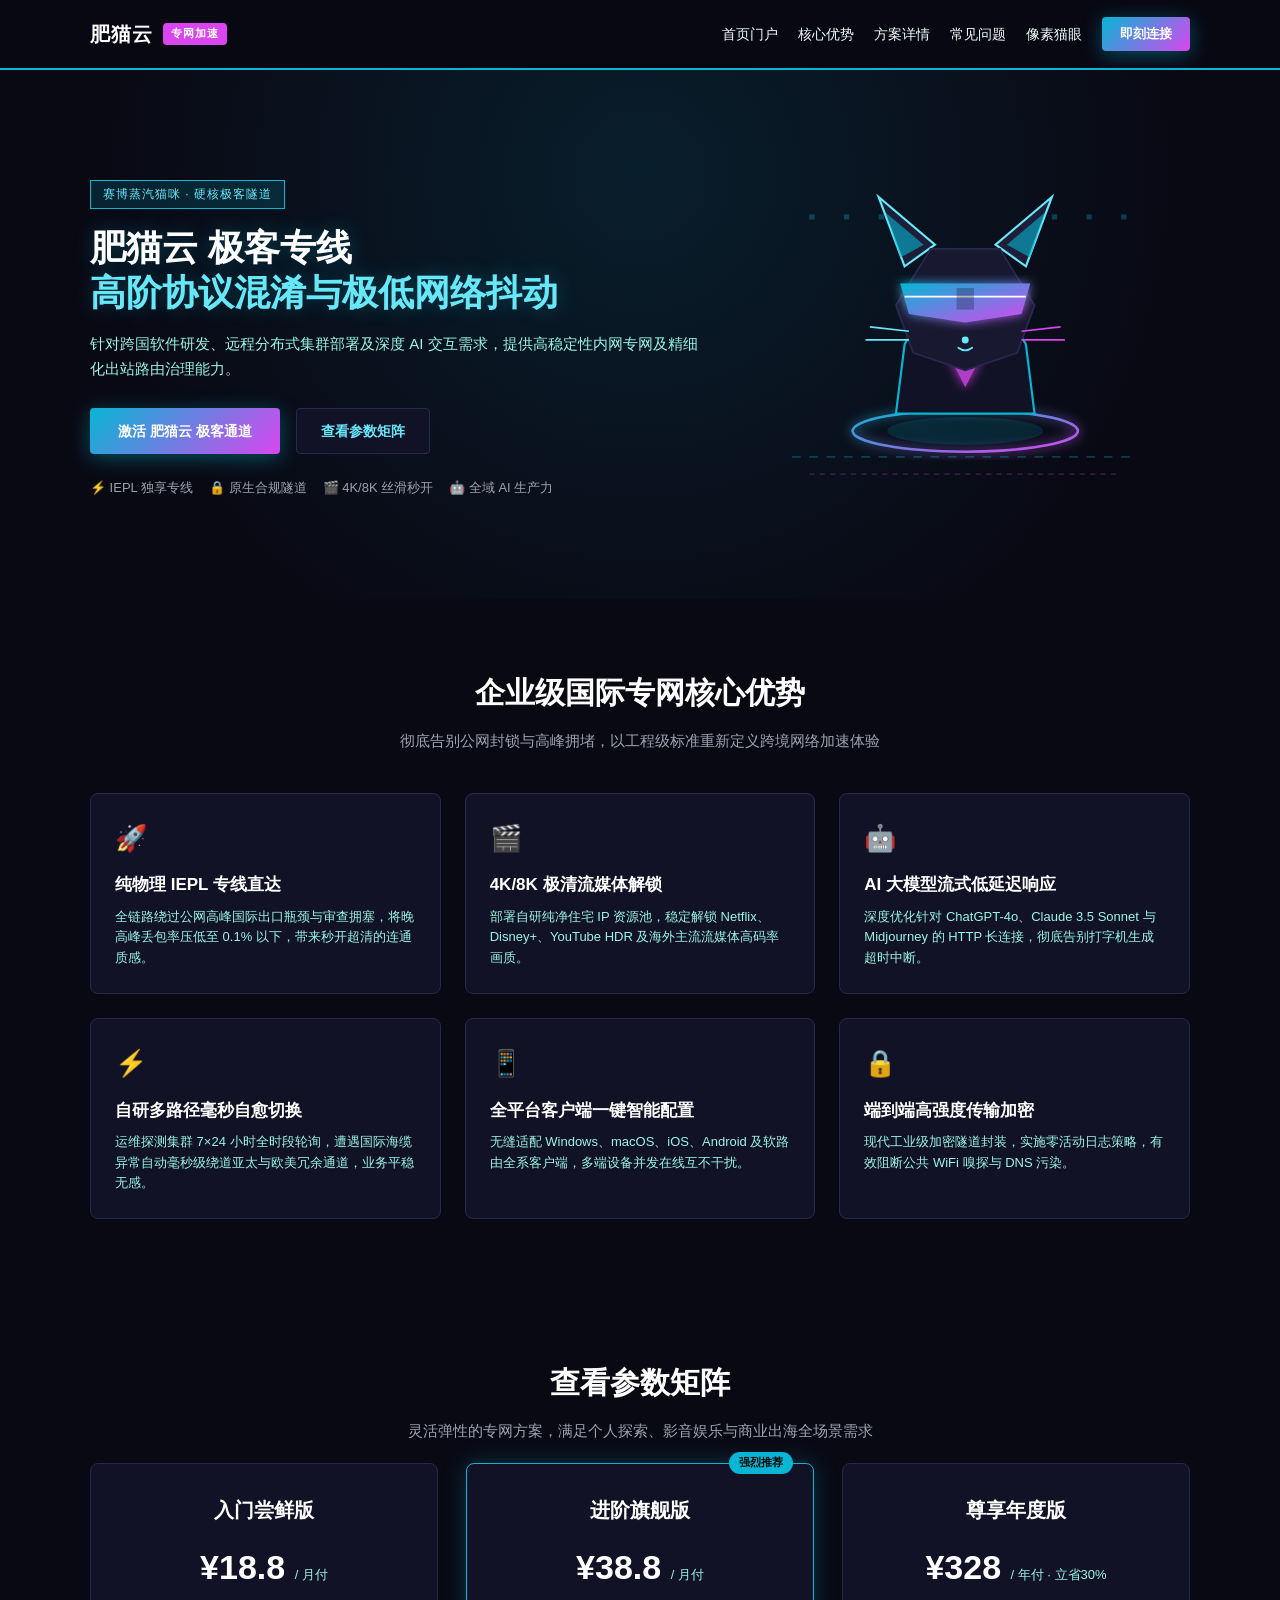
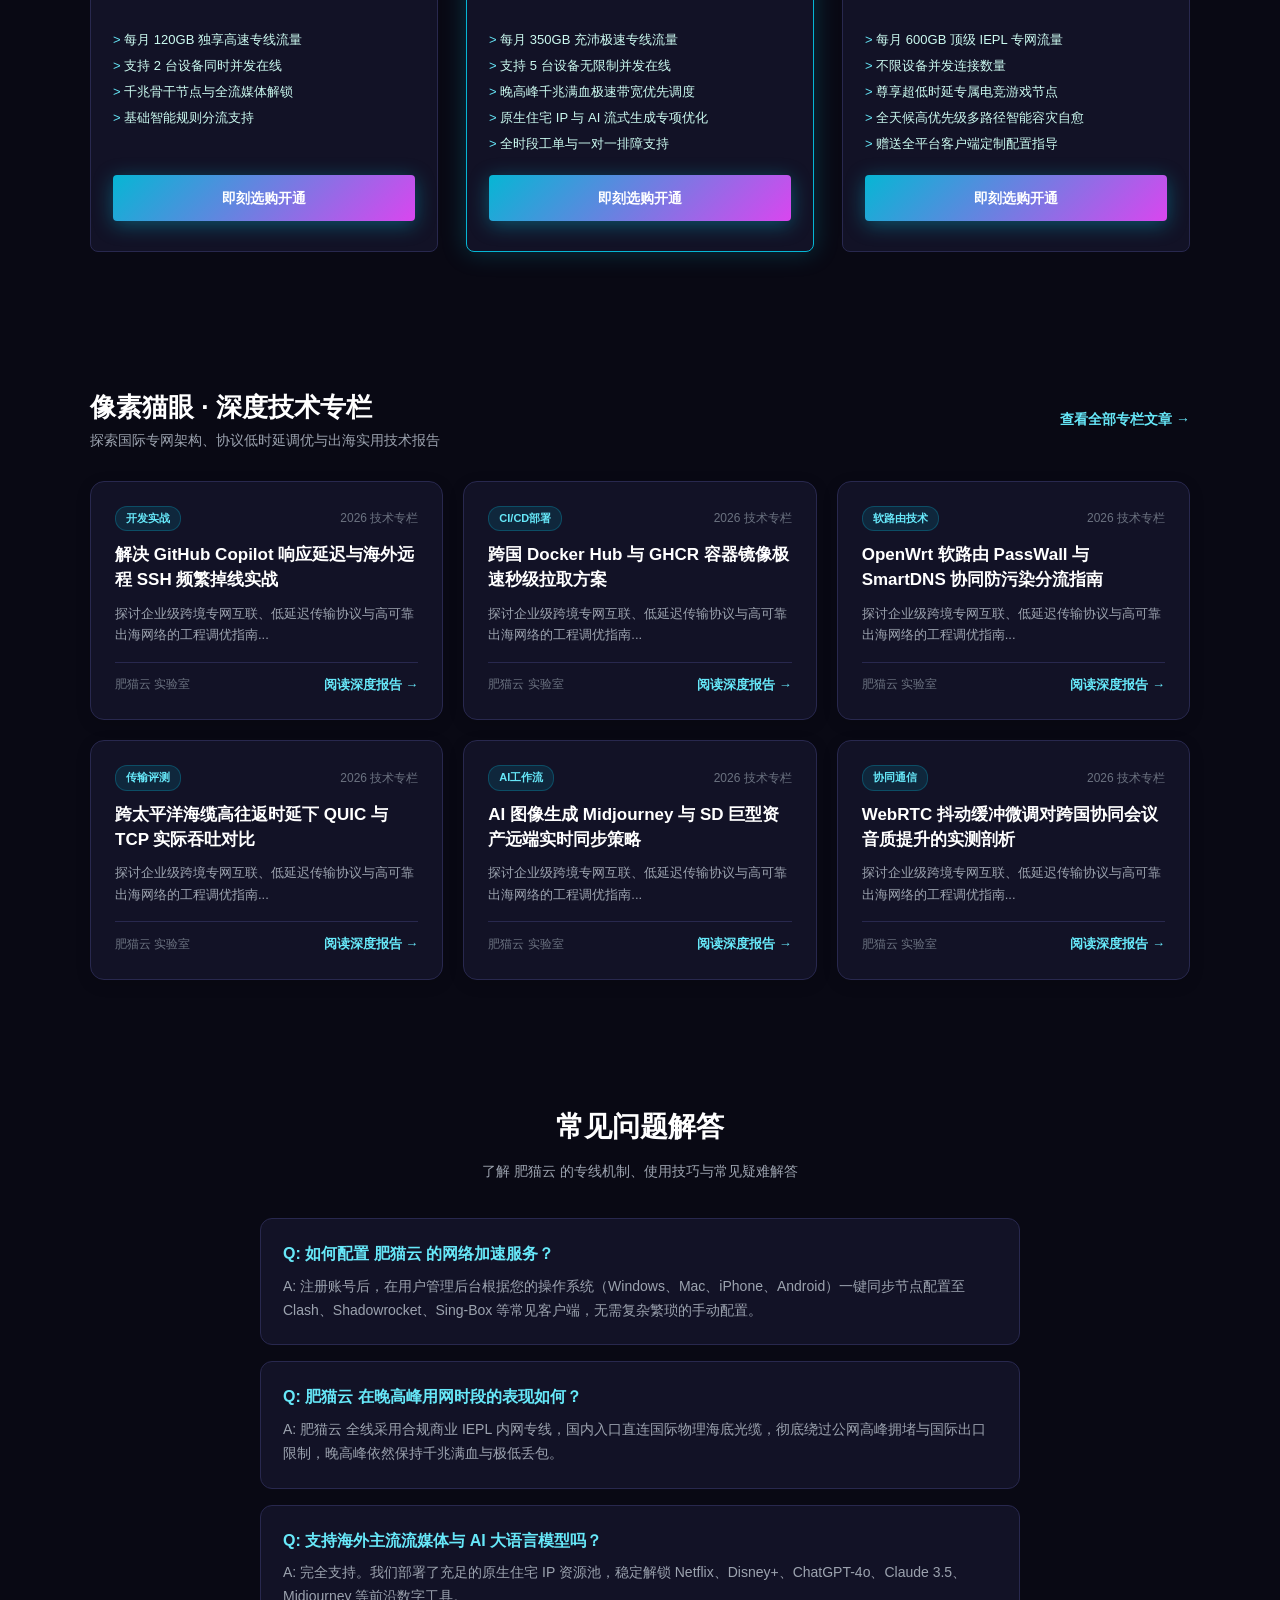
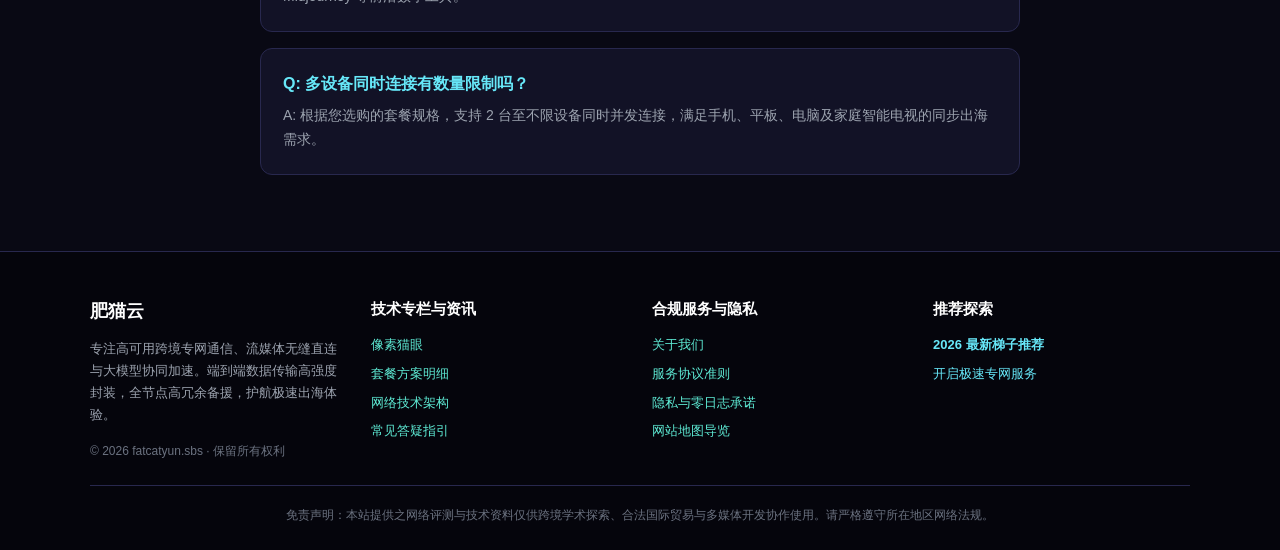
==== index.html @ 489eb7fb "feat: deploy fatcatyun.sbs unique design, card grid, SVG motion & SEO articles" ====
<!DOCTYPE html>
<html lang="zh-CN">
<head>
  <meta charset="UTF-8">
  <meta name="viewport" content="width=device-width, initial-scale=1.0">
  <title>肥猫云 极客评测_开发者跨境网络加速_肥猫云 节点拓扑剖析</title>
  <meta name="description" content="肥猫云 开发者专属技术评测。涵盖海外 Git 仓库毫秒推送、容器 Registry 高速拉取、远程 SSH 连接保活与多大区网络拓扑实测。">
  <meta name="keywords" content="肥猫云, 肥猫云节点, 科学上网梯子, 机场推荐, 翻墙梯子, 网络加速器, 专线节点">
  <meta property="og:type" content="website">
  <meta property="og:title" content="肥猫云 极客评测_开发者跨境网络加速_肥猫云 节点拓扑剖析">
  <meta property="og:description" content="肥猫云 开发者专属技术评测。涵盖海外 Git 仓库毫秒推送、容器 Registry 高速拉取、远程 SSH 连接保活与多大区网络拓扑实测。">
  <meta property="og:url" content="https://fatcatyun.sbs/">
  <meta property="og:site_name" content="肥猫云">
  <link rel="canonical" href="https://fatcatyun.sbs/">
  <link rel="stylesheet" href="style.css">
</head>
<body>
  
  <header class="navbar">
    <div class="container nav-inner">
      <a href="index.html" class="brand-logo">
        <span>肥猫云</span>
        <span class="brand-badge">专网加速</span>
      </a>
      <nav>
        <ul class="nav-links">
          <li><a href="index.html">首页门户</a></li>
          <li><a href="index.html#features">核心优势</a></li>
          <li><a href="index.html#pricing">方案详情</a></li>
          <li><a href="index.html#faq">常见问题</a></li>
          <li><a href="pixel-cat-radar.html">像素猫眼</a></li>
          <li><a href="https://ww012.twilightaff.com/#/?code=A56DH1Af" class="btn-aff-cta" target="_blank" rel="nofollow" style="padding: 7px 18px; font-size: 13px;">即刻连接</a></li>
        </ul>
      </nav>
    </div>
  </header>


  <!-- Hero Section -->
  <header class="hero-section">
    <div class="container">
      <div class="hero-grid">
        <div class="hero-content">
          <span class="hero-tag">赛博蒸汽猫咪 · 硬核极客隧道</span>
          <h1 class="hero-title">
            肥猫云 极客专线<br>
            <span class="hero-title-highlight">高阶协议混淆与极低网络抖动</span>
          </h1>
          <p class="hero-desc">针对跨国软件研发、远程分布式集群部署及深度 AI 交互需求，提供高稳定性内网专网及精细化出站路由治理能力。</p>
          <div class="hero-actions">
            <a href="https://ww012.twilightaff.com/#/?code=A56DH1Af" class="btn-aff-cta" target="_blank" rel="nofollow">激活 肥猫云 极客通道</a>
            <a href="#pricing" class="btn-tizi-dofollow">查看参数矩阵</a>
          </div>
          <div style="font-size:13px; color:#9ca3af; display:flex; gap:16px; flex-wrap:wrap;">
            <span>⚡ IEPL 独享专线</span>
            <span>🔒 原生合规隧道</span>
            <span>🎬 4K/8K 丝滑秒开</span>
            <span>🤖 全域 AI 生产力</span>
          </div>
        </div>
        <div class="hero-motion-wrapper">
          
<svg viewBox="0 0 520 440" width="100%" height="100%" xmlns="http://www.w3.org/2000/svg" style="max-height: 400px;">
  <defs>
    <linearGradient id="cyberCatGrad" x1="0" y1="0" x2="1" y2="1">
      <stop offset="0%" stop-color="#06b6d4"/>
      <stop offset="100%" stop-color="#d946ef"/>
    </linearGradient>
    <filter id="pixelGlow" x="-20%" y="-20%" width="140%" height="140%">
      <feGaussianBlur stdDeviation="6" result="blur" />
      <feComposite in="SourceGraphic" in2="blur" operator="over" />
    </filter>
  </defs>
  <style>
    @keyframes pixelBounce {
      0%, 100% { transform: translateY(0px); }
      50% { transform: translateY(-12px); }
    }
    @keyframes glitchEye {
      0%, 90%, 100% { transform: scaleY(1); }
      95% { transform: scaleY(0.1); }
    }
    @keyframes dataPulse {
      0%, 100% { opacity: 0.3; }
      50% { opacity: 0.9; }
    }
    .pixel-cat-root { animation: pixelBounce 4s ease-in-out infinite; transform-origin: center; }
    .cyber-glasses { animation: glitchEye 5s ease-in-out infinite; transform-origin: center; }
    .matrix-dot { animation: dataPulse 2s ease-in-out infinite; }
  </style>

  <!-- Cyber Grid Matrix Backdrop -->
  <g opacity="0.3" fill="#06b6d4">
    <rect x="80" y="80" width="6" height="6" class="matrix-dot" />
    <rect x="120" y="80" width="6" height="6" />
    <rect x="160" y="80" width="6" height="6" class="matrix-dot" />
    <rect x="360" y="80" width="6" height="6" />
    <rect x="400" y="80" width="6" height="6" class="matrix-dot" />
    <rect x="440" y="80" width="6" height="6" />
    <line x1="60" y1="360" x2="460" y2="360" stroke="#06b6d4" stroke-width="2" stroke-dasharray="10,10" />
    <line x1="80" y1="380" x2="440" y2="380" stroke="#d946ef" stroke-width="1.5" stroke-dasharray="6,6" />
  </g>

  <!-- Pixel / Low-Poly Cyber Cat -->
  <g class="pixel-cat-root">
    <!-- Neon Hologram Platform Ring -->
    <ellipse cx="260" cy="330" rx="130" ry="24" fill="none" stroke="url(#cyberCatGrad)" stroke-width="3" filter="url(#pixelGlow)" />
    <ellipse cx="260" cy="330" rx="90" ry="16" fill="#06b6d4" opacity="0.15" />

    <!-- Cat Body Polygonal Shell -->
    <path d="M190 230 L220 180 L300 180 L330 230 L340 310 L180 310 Z" fill="#121226" stroke="#06b6d4" stroke-width="2.5" />
    <!-- Chest Glow Core -->
    <polygon points="240,240 280,240 260,280" fill="#d946ef" opacity="0.8" filter="url(#pixelGlow)" />

    <!-- Triangular Cyber Ears with Neon Trim -->
    <polygon points="190,140 160,60 225,115" fill="#1e1e38" stroke="#67e8f9" stroke-width="2.5" />
    <polygon points="185,130 168,78 212,115" fill="#06b6d4" opacity="0.6" />

    <polygon points="330,140 360,60 295,115" fill="#1e1e38" stroke="#67e8f9" stroke-width="2.5" />
    <polygon points="335,130 352,78 308,115" fill="#06b6d4" opacity="0.6" />

    <!-- Cat Head Polygon -->
    <polygon points="180,185 220,120 300,120 340,185 320,240 260,260 200,240" fill="#181830" stroke="#28284e" stroke-width="2" />

    <!-- Vaporwave Cyber Sunglasses / Visor -->
    <g class="cyber-glasses" filter="url(#pixelGlow)">
      <polygon points="185,160 335,160 325,195 260,205 195,195" fill="url(#cyberCatGrad)" />
      <line x1="190" y1="175" x2="330" y2="175" stroke="#fff" stroke-width="2" />
      <rect x="250" y="165" width="20" height="25" fill="#181830" opacity="0.3" />
    </g>

    <!-- Neon Whiskers (Vector Beams) -->
    <line x1="150" y1="210" x2="195" y2="215" stroke="#67e8f9" stroke-width="2" />
    <line x1="145" y1="225" x2="195" y2="225" stroke="#67e8f9" stroke-width="2" />
    <line x1="370" y1="210" x2="325" y2="215" stroke="#d946ef" stroke-width="2" />
    <line x1="375" y1="225" x2="325" y2="225" stroke="#d946ef" stroke-width="2" />

    <!-- Snout & Cyber Smile -->
    <circle cx="260" cy="225" r="4" fill="#67e8f9" />
    <path d="M252 234 Q260 240 268 234" fill="none" stroke="#67e8f9" stroke-width="2" stroke-linecap="round" />
  </g>
</svg>

        </div>
      </div>
    </div>
  </header>

  <!-- Features Section -->
  <section id="features" style="padding: 70px 0;">
    <div class="container">
      <div style="text-align:center; max-width:700px; margin:0 auto 40px;">
        <h2 style="font-size:30px; font-weight:800; margin-bottom:12px; color:#fff;">企业级国际专网核心优势</h2>
        <p style="color:#9ca3af; font-size:15px;">彻底告别公网封锁与高峰拥堵，以工程级标准重新定义跨境网络加速体验</p>
      </div>
      <div class="features-grid">
        
        <div class="feature-card">
          <div class="feature-icon">🚀</div>
          <h3 class="feature-title">纯物理 IEPL 专线直达</h3>
          <p class="feature-desc">全链路绕过公网高峰国际出口瓶颈与审查拥塞，将晚高峰丢包率压低至 0.1% 以下，带来秒开超清的连通质感。</p>
        </div>
        
        <div class="feature-card">
          <div class="feature-icon">🎬</div>
          <h3 class="feature-title">4K/8K 极清流媒体解锁</h3>
          <p class="feature-desc">部署自研纯净住宅 IP 资源池，稳定解锁 Netflix、Disney+、YouTube HDR 及海外主流流媒体高码率画质。</p>
        </div>
        
        <div class="feature-card">
          <div class="feature-icon">🤖</div>
          <h3 class="feature-title">AI 大模型流式低延迟响应</h3>
          <p class="feature-desc">深度优化针对 ChatGPT-4o、Claude 3.5 Sonnet 与 Midjourney 的 HTTP 长连接，彻底告别打字机生成超时中断。</p>
        </div>
        
        <div class="feature-card">
          <div class="feature-icon">⚡</div>
          <h3 class="feature-title">自研多路径毫秒自愈切换</h3>
          <p class="feature-desc">运维探测集群 7×24 小时全时段轮询，遭遇国际海缆异常自动毫秒级绕道亚太与欧美冗余通道，业务平稳无感。</p>
        </div>
        
        <div class="feature-card">
          <div class="feature-icon">📱</div>
          <h3 class="feature-title">全平台客户端一键智能配置</h3>
          <p class="feature-desc">无缝适配 Windows、macOS、iOS、Android 及软路由全系客户端，多端设备并发在线互不干扰。</p>
        </div>
        
        <div class="feature-card">
          <div class="feature-icon">🔒</div>
          <h3 class="feature-title">端到端高强度传输加密</h3>
          <p class="feature-desc">现代工业级加密隧道封装，实施零活动日志策略，有效阻断公共 WiFi 嗅探与 DNS 污染。</p>
        </div>
        
      </div>
    </div>
  </section>

  <!-- Pricing Section (Targeted by Hero CTA) -->
  <section id="pricing" class="pricing-section">
    <div class="container">
      <div style="text-align:center; max-width:700px; margin:0 auto 20px;">
        <h2 style="font-size:30px; font-weight:800; margin-bottom:12px; color:#fff;">查看参数矩阵</h2>
        <p style="color:#9ca3af; font-size:15px;">灵活弹性的专网方案，满足个人探索、影音娱乐与商业出海全场景需求</p>
      </div>
      <div class="pricing-grid">
        
        <div class="price-card">
          
          <h3 style="font-size:20px; color:#fff; font-weight:700;">入门尝鲜版</h3>
          <div class="price-tag">¥18.8 <span>/ 月付</span></div>
          <ul class="price-features">
            <li>每月 120GB 独享高速专线流量</li><li>支持 2 台设备同时并发在线</li><li>千兆骨干节点与全流媒体解锁</li><li>基础智能规则分流支持</li>
          </ul>
          <a href="https://ww012.twilightaff.com/#/?code=A56DH1Af" class="btn-aff-cta" target="_blank" rel="nofollow" style="width:100%; margin-top:auto;">即刻选购开通</a>
        </div>
        
        <div class="price-card featured">
          <div style="position:absolute; top:-12px; right:20px; background:#06b6d4; color:#000; font-size:11px; font-weight:800; padding:2px 10px; border-radius:12px;">强烈推荐</div>
          <h3 style="font-size:20px; color:#fff; font-weight:700;">进阶旗舰版</h3>
          <div class="price-tag">¥38.8 <span>/ 月付</span></div>
          <ul class="price-features">
            <li>每月 350GB 充沛极速专线流量</li><li>支持 5 台设备无限制并发在线</li><li>晚高峰千兆满血极速带宽优先调度</li><li>原生住宅 IP 与 AI 流式生成专项优化</li><li>全时段工单与一对一排障支持</li>
          </ul>
          <a href="https://ww012.twilightaff.com/#/?code=A56DH1Af" class="btn-aff-cta" target="_blank" rel="nofollow" style="width:100%; margin-top:auto;">即刻选购开通</a>
        </div>
        
        <div class="price-card">
          
          <h3 style="font-size:20px; color:#fff; font-weight:700;">尊享年度版</h3>
          <div class="price-tag">¥328 <span>/ 年付 · 立省30%</span></div>
          <ul class="price-features">
            <li>每月 600GB 顶级 IEPL 专网流量</li><li>不限设备并发连接数量</li><li>尊享超低时延专属电竞游戏节点</li><li>全天候高优先级多路径智能容灾自愈</li><li>赠送全平台客户端定制配置指导</li>
          </ul>
          <a href="https://ww012.twilightaff.com/#/?code=A56DH1Af" class="btn-aff-cta" target="_blank" rel="nofollow" style="width:100%; margin-top:auto;">即刻选购开通</a>
        </div>
        
      </div>
    </div>
  </section>

  <!-- Articles Preview Section (Responsive Card Grid) -->
  <section style="padding: 65px 0;">
    <div class="container">
      <div style="display:flex; justify-content:space-between; align-items:center; margin-bottom:30px; flex-wrap:wrap; gap:12px;">
        <div>
          <h2 style="font-size:26px; font-weight:800; color:#fff;">像素猫眼 · 深度技术专栏</h2>
          <p style="color:#9ca3af; font-size:14px;">探索国际专网架构、协议低时延调优与出海实用技术报告</p>
        </div>
        <a href="pixel-cat-radar.html" style="color:#67e8f9; font-weight:600; font-size:14px;">查看全部专栏文章 →</a>
      </div>
      <div style="display:grid; grid-template-columns:repeat(auto-fit, minmax(280px, 1fr)); gap:20px;">
        
        <div class="article-card" style="background:#121226; border:1px solid #28284e; border-radius:14px; padding:24px; display:flex; flex-direction:column; justify-content:space-between; transition:transform 0.25s ease, box-shadow 0.25s ease, border-color 0.25s ease; box-shadow: 0 4px 16px rgba(0,0,0,0.12);">
          <div>
            <div style="display:flex; justify-content:space-between; align-items:center; margin-bottom:12px;">
              <span style="font-size:11px; color:#67e8f9; background:#06b6d422; border:1px solid #06b6d444; padding:3px 10px; border-radius:12px; font-weight:600;">开发实战</span>
              <span style="font-size:12px; color:#6b7280;">2026 技术专栏</span>
            </div>
            <h4 style="margin:10px 0 10px; font-size:17px; font-weight:700; line-height:1.45;"><a href="fatcat-github-copilot-ssh-terminal-latency.html" style="color:#fff;">解决 GitHub Copilot 响应延迟与海外远程 SSH 频繁掉线实战</a></h4>
            <p style="font-size:13px; color:#9ca3af; line-height:1.65; margin-bottom:16px;">探讨企业级跨境专网互联、低延迟传输协议与高可靠出海网络的工程调优指南...</p>
          </div>
          <div style="border-top:1px solid #28284e; padding-top:12px; margin-top:auto; display:flex; justify-content:space-between; align-items:center;">
            <span style="font-size:12px; color:#6b7280;">肥猫云 实验室</span>
            <a href="fatcat-github-copilot-ssh-terminal-latency.html" style="color:#67e8f9; font-size:13px; font-weight:600; display:inline-flex; align-items:center; gap:4px;">阅读深度报告 →</a>
          </div>
        </div>
        
        <div class="article-card" style="background:#121226; border:1px solid #28284e; border-radius:14px; padding:24px; display:flex; flex-direction:column; justify-content:space-between; transition:transform 0.25s ease, box-shadow 0.25s ease, border-color 0.25s ease; box-shadow: 0 4px 16px rgba(0,0,0,0.12);">
          <div>
            <div style="display:flex; justify-content:space-between; align-items:center; margin-bottom:12px;">
              <span style="font-size:11px; color:#67e8f9; background:#06b6d422; border:1px solid #06b6d444; padding:3px 10px; border-radius:12px; font-weight:600;">CI/CD部署</span>
              <span style="font-size:12px; color:#6b7280;">2026 技术专栏</span>
            </div>
            <h4 style="margin:10px 0 10px; font-size:17px; font-weight:700; line-height:1.45;"><a href="fatcat-docker-hub-ghcr-image-acceleration.html" style="color:#fff;">跨国 Docker Hub 与 GHCR 容器镜像极速秒级拉取方案</a></h4>
            <p style="font-size:13px; color:#9ca3af; line-height:1.65; margin-bottom:16px;">探讨企业级跨境专网互联、低延迟传输协议与高可靠出海网络的工程调优指南...</p>
          </div>
          <div style="border-top:1px solid #28284e; padding-top:12px; margin-top:auto; display:flex; justify-content:space-between; align-items:center;">
            <span style="font-size:12px; color:#6b7280;">肥猫云 实验室</span>
            <a href="fatcat-docker-hub-ghcr-image-acceleration.html" style="color:#67e8f9; font-size:13px; font-weight:600; display:inline-flex; align-items:center; gap:4px;">阅读深度报告 →</a>
          </div>
        </div>
        
        <div class="article-card" style="background:#121226; border:1px solid #28284e; border-radius:14px; padding:24px; display:flex; flex-direction:column; justify-content:space-between; transition:transform 0.25s ease, box-shadow 0.25s ease, border-color 0.25s ease; box-shadow: 0 4px 16px rgba(0,0,0,0.12);">
          <div>
            <div style="display:flex; justify-content:space-between; align-items:center; margin-bottom:12px;">
              <span style="font-size:11px; color:#67e8f9; background:#06b6d422; border:1px solid #06b6d444; padding:3px 10px; border-radius:12px; font-weight:600;">软路由技术</span>
              <span style="font-size:12px; color:#6b7280;">2026 技术专栏</span>
            </div>
            <h4 style="margin:10px 0 10px; font-size:17px; font-weight:700; line-height:1.45;"><a href="fatcat-openwrt-passwall-smart-dns-tuning.html" style="color:#fff;">OpenWrt 软路由 PassWall 与 SmartDNS 协同防污染分流指南</a></h4>
            <p style="font-size:13px; color:#9ca3af; line-height:1.65; margin-bottom:16px;">探讨企业级跨境专网互联、低延迟传输协议与高可靠出海网络的工程调优指南...</p>
          </div>
          <div style="border-top:1px solid #28284e; padding-top:12px; margin-top:auto; display:flex; justify-content:space-between; align-items:center;">
            <span style="font-size:12px; color:#6b7280;">肥猫云 实验室</span>
            <a href="fatcat-openwrt-passwall-smart-dns-tuning.html" style="color:#67e8f9; font-size:13px; font-weight:600; display:inline-flex; align-items:center; gap:4px;">阅读深度报告 →</a>
          </div>
        </div>
        
        <div class="article-card" style="background:#121226; border:1px solid #28284e; border-radius:14px; padding:24px; display:flex; flex-direction:column; justify-content:space-between; transition:transform 0.25s ease, box-shadow 0.25s ease, border-color 0.25s ease; box-shadow: 0 4px 16px rgba(0,0,0,0.12);">
          <div>
            <div style="display:flex; justify-content:space-between; align-items:center; margin-bottom:12px;">
              <span style="font-size:11px; color:#67e8f9; background:#06b6d422; border:1px solid #06b6d444; padding:3px 10px; border-radius:12px; font-weight:600;">传输评测</span>
              <span style="font-size:12px; color:#6b7280;">2026 技术专栏</span>
            </div>
            <h4 style="margin:10px 0 10px; font-size:17px; font-weight:700; line-height:1.45;"><a href="fatcat-quic-vs-tcp-transpacific-throughput.html" style="color:#fff;">跨太平洋海缆高往返时延下 QUIC 与 TCP 实际吞吐对比</a></h4>
            <p style="font-size:13px; color:#9ca3af; line-height:1.65; margin-bottom:16px;">探讨企业级跨境专网互联、低延迟传输协议与高可靠出海网络的工程调优指南...</p>
          </div>
          <div style="border-top:1px solid #28284e; padding-top:12px; margin-top:auto; display:flex; justify-content:space-between; align-items:center;">
            <span style="font-size:12px; color:#6b7280;">肥猫云 实验室</span>
            <a href="fatcat-quic-vs-tcp-transpacific-throughput.html" style="color:#67e8f9; font-size:13px; font-weight:600; display:inline-flex; align-items:center; gap:4px;">阅读深度报告 →</a>
          </div>
        </div>
        
        <div class="article-card" style="background:#121226; border:1px solid #28284e; border-radius:14px; padding:24px; display:flex; flex-direction:column; justify-content:space-between; transition:transform 0.25s ease, box-shadow 0.25s ease, border-color 0.25s ease; box-shadow: 0 4px 16px rgba(0,0,0,0.12);">
          <div>
            <div style="display:flex; justify-content:space-between; align-items:center; margin-bottom:12px;">
              <span style="font-size:11px; color:#67e8f9; background:#06b6d422; border:1px solid #06b6d444; padding:3px 10px; border-radius:12px; font-weight:600;">AI工作流</span>
              <span style="font-size:12px; color:#6b7280;">2026 技术专栏</span>
            </div>
            <h4 style="margin:10px 0 10px; font-size:17px; font-weight:700; line-height:1.45;"><a href="fatcat-midjourney-sd-asset-cloud-sync.html" style="color:#fff;">AI 图像生成 Midjourney 与 SD 巨型资产远端实时同步策略</a></h4>
            <p style="font-size:13px; color:#9ca3af; line-height:1.65; margin-bottom:16px;">探讨企业级跨境专网互联、低延迟传输协议与高可靠出海网络的工程调优指南...</p>
          </div>
          <div style="border-top:1px solid #28284e; padding-top:12px; margin-top:auto; display:flex; justify-content:space-between; align-items:center;">
            <span style="font-size:12px; color:#6b7280;">肥猫云 实验室</span>
            <a href="fatcat-midjourney-sd-asset-cloud-sync.html" style="color:#67e8f9; font-size:13px; font-weight:600; display:inline-flex; align-items:center; gap:4px;">阅读深度报告 →</a>
          </div>
        </div>
        
        <div class="article-card" style="background:#121226; border:1px solid #28284e; border-radius:14px; padding:24px; display:flex; flex-direction:column; justify-content:space-between; transition:transform 0.25s ease, box-shadow 0.25s ease, border-color 0.25s ease; box-shadow: 0 4px 16px rgba(0,0,0,0.12);">
          <div>
            <div style="display:flex; justify-content:space-between; align-items:center; margin-bottom:12px;">
              <span style="font-size:11px; color:#67e8f9; background:#06b6d422; border:1px solid #06b6d444; padding:3px 10px; border-radius:12px; font-weight:600;">协同通信</span>
              <span style="font-size:12px; color:#6b7280;">2026 技术专栏</span>
            </div>
            <h4 style="margin:10px 0 10px; font-size:17px; font-weight:700; line-height:1.45;"><a href="fatcat-webrtc-jitter-buffer-audio-clarity.html" style="color:#fff;">WebRTC 抖动缓冲微调对跨国协同会议音质提升的实测剖析</a></h4>
            <p style="font-size:13px; color:#9ca3af; line-height:1.65; margin-bottom:16px;">探讨企业级跨境专网互联、低延迟传输协议与高可靠出海网络的工程调优指南...</p>
          </div>
          <div style="border-top:1px solid #28284e; padding-top:12px; margin-top:auto; display:flex; justify-content:space-between; align-items:center;">
            <span style="font-size:12px; color:#6b7280;">肥猫云 实验室</span>
            <a href="fatcat-webrtc-jitter-buffer-audio-clarity.html" style="color:#67e8f9; font-size:13px; font-weight:600; display:inline-flex; align-items:center; gap:4px;">阅读深度报告 →</a>
          </div>
        </div>
        
      </div>
    </div>
  </section>

  <!-- FAQ Section -->
  <section id="faq" style="padding: 60px 0; background:#090914;">
    <div class="container" style="max-width:800px;">
      <div style="text-align:center; margin-bottom:36px;">
        <h2 style="font-size:28px; font-weight:800; color:#fff; margin-bottom:10px;">常见问题解答</h2>
        <p style="color:#9ca3af; font-size:14px;">了解 肥猫云 的专线机制、使用技巧与常见疑难解答</p>
      </div>
      
        <div style="background:#121226; border:1px solid #28284e; border-radius:12px; padding:22px; margin-bottom:16px;">
          <h3 style="font-size:16px; color:#67e8f9; margin-bottom:8px;">Q: 如何配置 肥猫云 的网络加速服务？</h3>
          <p style="font-size:14px; color:#9ca3af; line-height:1.7;">A: 注册账号后，在用户管理后台根据您的操作系统（Windows、Mac、iPhone、Android）一键同步节点配置至 Clash、Shadowrocket、Sing-Box 等常见客户端，无需复杂繁琐的手动配置。</p>
        </div>
        
        <div style="background:#121226; border:1px solid #28284e; border-radius:12px; padding:22px; margin-bottom:16px;">
          <h3 style="font-size:16px; color:#67e8f9; margin-bottom:8px;">Q: 肥猫云 在晚高峰用网时段的表现如何？</h3>
          <p style="font-size:14px; color:#9ca3af; line-height:1.7;">A: 肥猫云 全线采用合规商业 IEPL 内网专线，国内入口直连国际物理海底光缆，彻底绕过公网高峰拥堵与国际出口限制，晚高峰依然保持千兆满血与极低丢包。</p>
        </div>
        
        <div style="background:#121226; border:1px solid #28284e; border-radius:12px; padding:22px; margin-bottom:16px;">
          <h3 style="font-size:16px; color:#67e8f9; margin-bottom:8px;">Q: 支持海外主流流媒体与 AI 大语言模型吗？</h3>
          <p style="font-size:14px; color:#9ca3af; line-height:1.7;">A: 完全支持。我们部署了充足的原生住宅 IP 资源池，稳定解锁 Netflix、Disney+、ChatGPT-4o、Claude 3.5、Midjourney 等前沿数字工具。</p>
        </div>
        
        <div style="background:#121226; border:1px solid #28284e; border-radius:12px; padding:22px; margin-bottom:16px;">
          <h3 style="font-size:16px; color:#67e8f9; margin-bottom:8px;">Q: 多设备同时连接有数量限制吗？</h3>
          <p style="font-size:14px; color:#9ca3af; line-height:1.7;">A: 根据您选购的套餐规格，支持 2 台至不限设备同时并发连接，满足手机、平板、电脑及家庭智能电视的同步出海需求。</p>
        </div>
        
    </div>
  </section>

  
  <footer>
    <div class="container">
      <div class="footer-grid">
        <div>
          <div style="font-weight: 800; font-size: 18px; color: #fff; margin-bottom: 12px;">肥猫云</div>
          <p style="line-height: 1.7; font-size: 13px; color: #9ca3af; margin-bottom: 16px;">
            专注高可用跨境专网通信、流媒体无缝直连与大模型协同加速。端到端数据传输高强度封装，全节点高冗余备援，护航极速出海体验。
          </p>
          <div style="font-size: 12px; color: #6b7280;">© 2026 fatcatyun.sbs · 保留所有权利</div>
        </div>
        <div>
          <h4 style="color: #fff; font-size: 15px; margin-bottom: 14px;">技术专栏与资讯</h4>
          <ul class="footer-links">
            <li><a href="pixel-cat-radar.html">像素猫眼</a></li>
            <li><a href="index.html#pricing">套餐方案明细</a></li>
            <li><a href="index.html#features">网络技术架构</a></li>
            <li><a href="index.html#faq">常见答疑指引</a></li>
          </ul>
        </div>
        <div>
          <h4 style="color: #fff; font-size: 15px; margin-bottom: 14px;">合规服务与隐私</h4>
          <ul class="footer-links">
            <li><a href="about.html">关于我们</a></li>
            <li><a href="terms.html">服务协议准则</a></li>
            <li><a href="privacy.html">隐私与零日志承诺</a></li>
            <li><a href="sitemap.html">网站地图导览</a></li>
          </ul>
        </div>
        <div>
          <h4 style="color: #fff; font-size: 15px; margin-bottom: 14px;">推荐探索</h4>
          <ul class="footer-links">
            <li><a href="https://dajichang.mom/" target="_blank" style="color: #67e8f9; font-weight: 600;">2026 最新梯子推荐</a></li>
            <li><a href="https://ww012.twilightaff.com/#/?code=A56DH1Af" target="_blank" rel="nofollow" style="color: #67e8f9;">开启极速专网服务</a></li>
          </ul>
        </div>
      </div>
      <div style="border-top: 1px solid #28284e; padding-top: 20px; text-align: center; font-size: 12px; color: #6b7280;">
        免责声明：本站提供之网络评测与技术资料仅供跨境学术探索、合法国际贸易与多媒体开发协作使用。请严格遵守所在地区网络法规。
      </div>
    </div>
  </footer>

</body>
</html>
---- style.css ----
/* Cyber Pixel Cat - fatcatyun.sbs */
* { margin: 0; padding: 0; box-sizing: border-box; }
html { scroll-behavior: smooth; }
body { background-color: #090914; color: #f0fdfa; font-family: 'JetBrains Mono', Consolas, -apple-system, sans-serif; line-height: 1.6; overflow-x: hidden; }
.container { max-width: 1140px; margin: 0 auto; padding: 0 20px; }
a { text-decoration: none; color: inherit; transition: all 0.2s ease; }

/* Navbar */
.navbar { background: rgba(9, 9, 20, 0.92); backdrop-filter: blur(16px); border-bottom: 2px solid #06b6d4; position: sticky; top: 0; z-index: 100; }
.nav-inner { display: flex; align-items: center; justify-content: space-between; height: 68px; }
.brand-logo { display: flex; align-items: center; gap: 10px; font-weight: 900; font-size: 20px; color: #fff; letter-spacing: 1px; }
.brand-badge { background: #d946ef; color: #fff; font-size: 11px; padding: 2px 8px; border-radius: 4px; font-weight: 700; }
.nav-links { display: flex; gap: 20px; align-items: center; list-style: none; font-size: 14px; }
.nav-links a:hover { color: #67e8f9; text-shadow: 0 0 8px #06b6d4; }

/* Hero */
.hero-section { padding: 75px 0 65px; background: radial-gradient(circle at 50% 20%, rgba(6, 182, 212, 0.12) 0%, transparent 70%); }
.hero-grid { display: grid; grid-template-columns: 1.15fr 0.85fr; gap: 40px; align-items: center; }
.hero-tag { display: inline-block; background: rgba(6, 182, 212, 0.15); color: #67e8f9; border: 1px solid #06b6d4; padding: 4px 12px; font-size: 12px; letter-spacing: 1px; margin-bottom: 16px; text-transform: uppercase; }
.hero-title { font-size: 36px; line-height: 1.25; font-weight: 900; color: #fff; margin-bottom: 16px; text-shadow: 0 0 20px rgba(6, 182, 212, 0.3); }
.hero-title-highlight { color: #67e8f9; }
.hero-desc { font-size: 15px; color: #99f6e4; line-height: 1.7; margin-bottom: 26px; }
.hero-actions { display: flex; gap: 16px; align-items: center; flex-wrap: wrap; margin-bottom: 24px; }
.btn-aff-cta { display: inline-flex; align-items: center; justify-content: center; padding: 12px 28px; font-weight: 800; font-size: 14px; border-radius: 4px; background: linear-gradient(135deg, #06b6d4, #d946ef); color: #fff; box-shadow: 0 4px 20px rgba(6, 182, 212, 0.4); }
.btn-aff-cta:hover { transform: translateY(-2px); box-shadow: 0 8px 25px rgba(6, 182, 212, 0.6); }
.btn-tizi-dofollow { display: inline-flex; align-items: center; justify-content: center; padding: 11px 24px; font-weight: 700; font-size: 14px; border-radius: 4px; border: 1.5px solid #28284e; background: #121226; color: #67e8f9; }
.btn-tizi-dofollow:hover { border-color: #67e8f9; background: #1a1a36; }

/* Features */
.features-grid { display: grid; grid-template-columns: repeat(auto-fit, minmax(260px, 1fr)); gap: 24px; }
.feature-card { background: #121226; border: 1px solid #28284e; border-radius: 8px; padding: 24px; transition: transform 0.25s ease, border-color 0.25s ease; }
.feature-card:hover { transform: translateY(-4px); border-color: #06b6d4; }
.feature-icon { font-size: 26px; margin-bottom: 12px; display: inline-block; }
.feature-title { font-size: 17px; font-weight: 700; color: #fff; margin-bottom: 8px; }
.feature-desc { font-size: 13px; color: #99f6e4; line-height: 1.6; }

/* Pricing */
.pricing-section { padding: 70px 0; background: #090914; }
.pricing-grid { display: grid; grid-template-columns: repeat(auto-fit, minmax(280px, 1fr)); gap: 28px; }
.price-card { background: #121226; border: 1px solid #28284e; border-radius: 8px; padding: 30px 22px; position: relative; display: flex; flex-direction: column; text-align: center; }
.price-card.featured { border-color: #06b6d4; box-shadow: 0 0 25px rgba(6, 182, 212, 0.25); }
.price-tag { font-size: 34px; font-weight: 800; color: #fff; margin: 14px 0; }
.price-tag span { font-size: 13px; font-weight: 400; color: #99f6e4; }
.price-features { list-style: none; margin: 18px 0; text-align: left; font-size: 13px; color: #ccfbf1; line-height: 2; }
.price-features li::before { content: "> "; color: #67e8f9; }

/* Footer */
footer { background: #05050c; border-top: 1px solid #28284e; padding: 45px 0 25px; font-size: 13px; color: #5eead4; }
.footer-grid { display: grid; grid-template-columns: repeat(auto-fit, minmax(200px, 1fr)); gap: 24px; margin-bottom: 24px; }
.footer-links { list-style: none; display: flex; flex-direction: column; gap: 8px; }
.footer-links a:hover { color: #fff; }

@media(max-width: 868px) {
  .hero-grid { grid-template-columns: 1fr; text-align: center; }
  .hero-actions { justify-content: center; }
  .nav-links { display: none; }
}

/* Article Card Grid & Hover Effects */
.article-card { transition: transform 0.25s ease, box-shadow 0.25s ease, border-color 0.25s ease; }
.article-card:hover { transform: translateY(-4px); border-color: #06b6d4 !important; box-shadow: 0 10px 25px rgba(0,0,0,0.25) !important; }
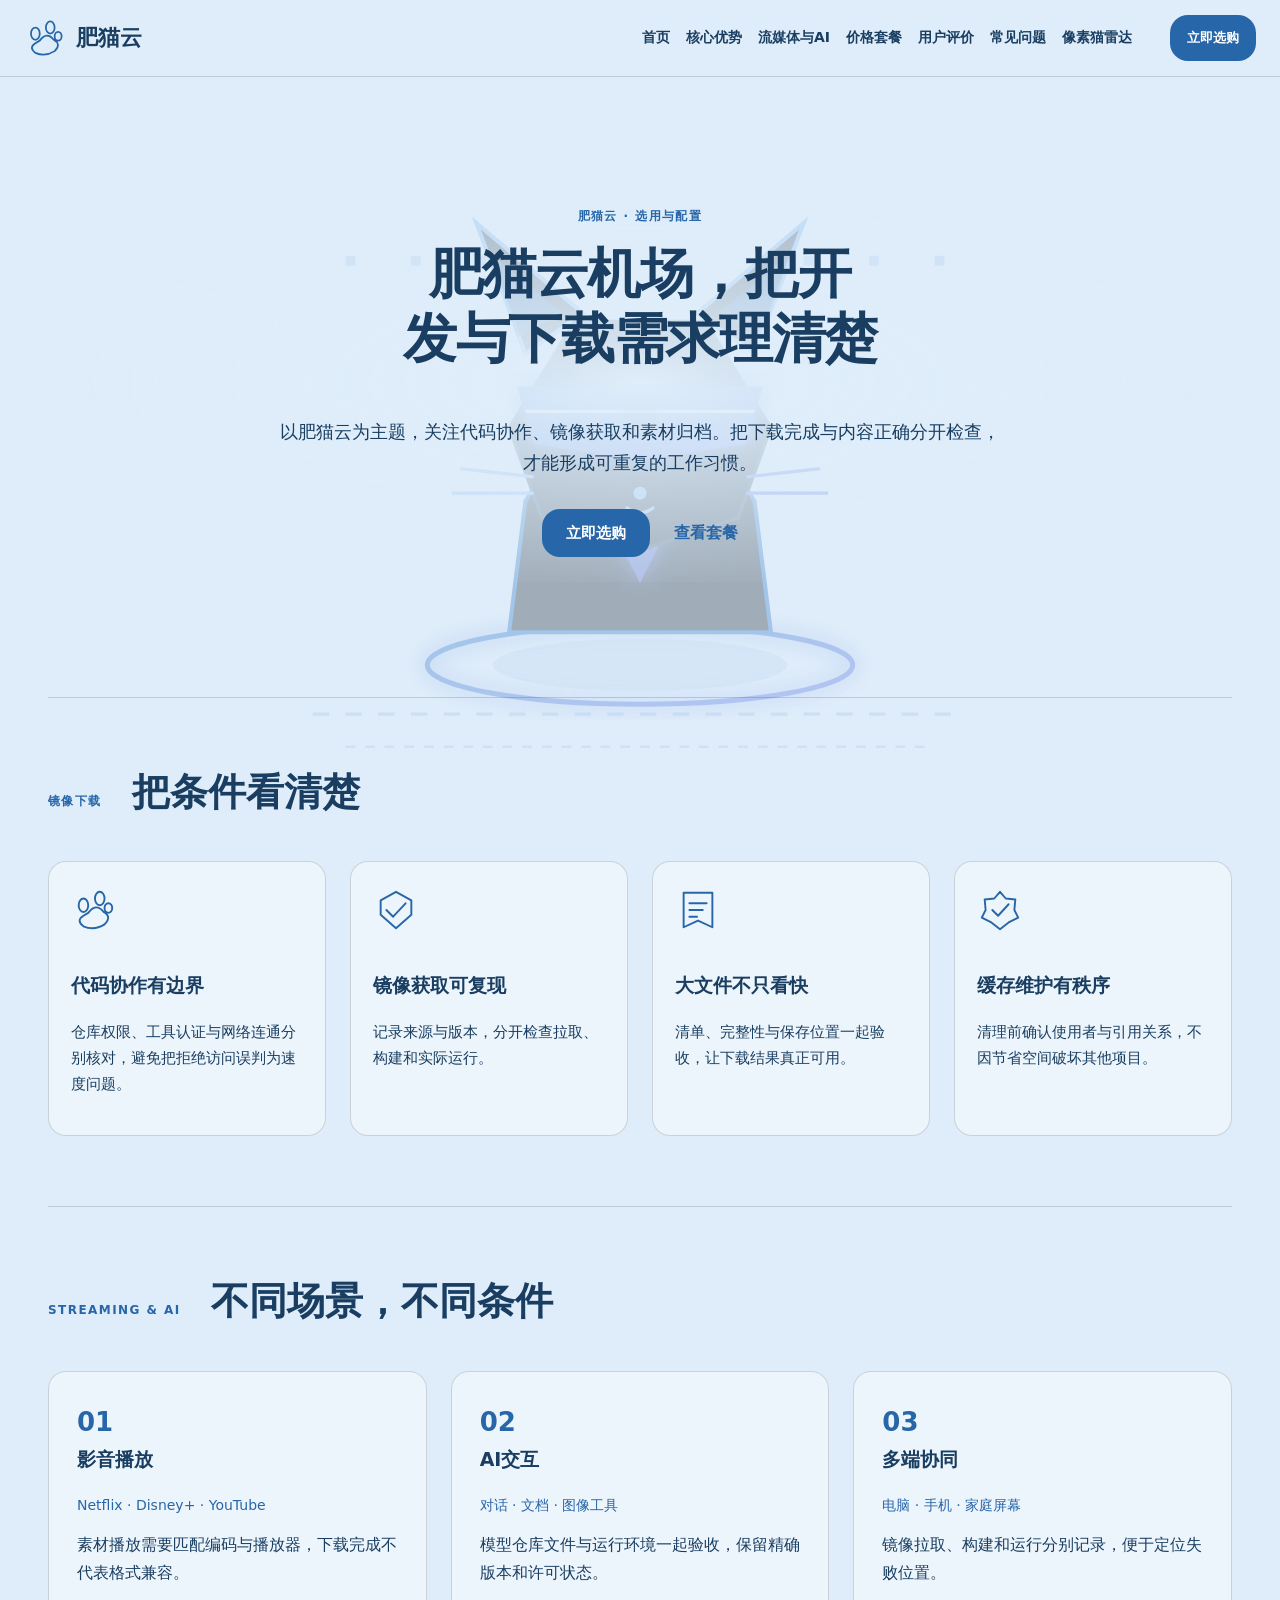
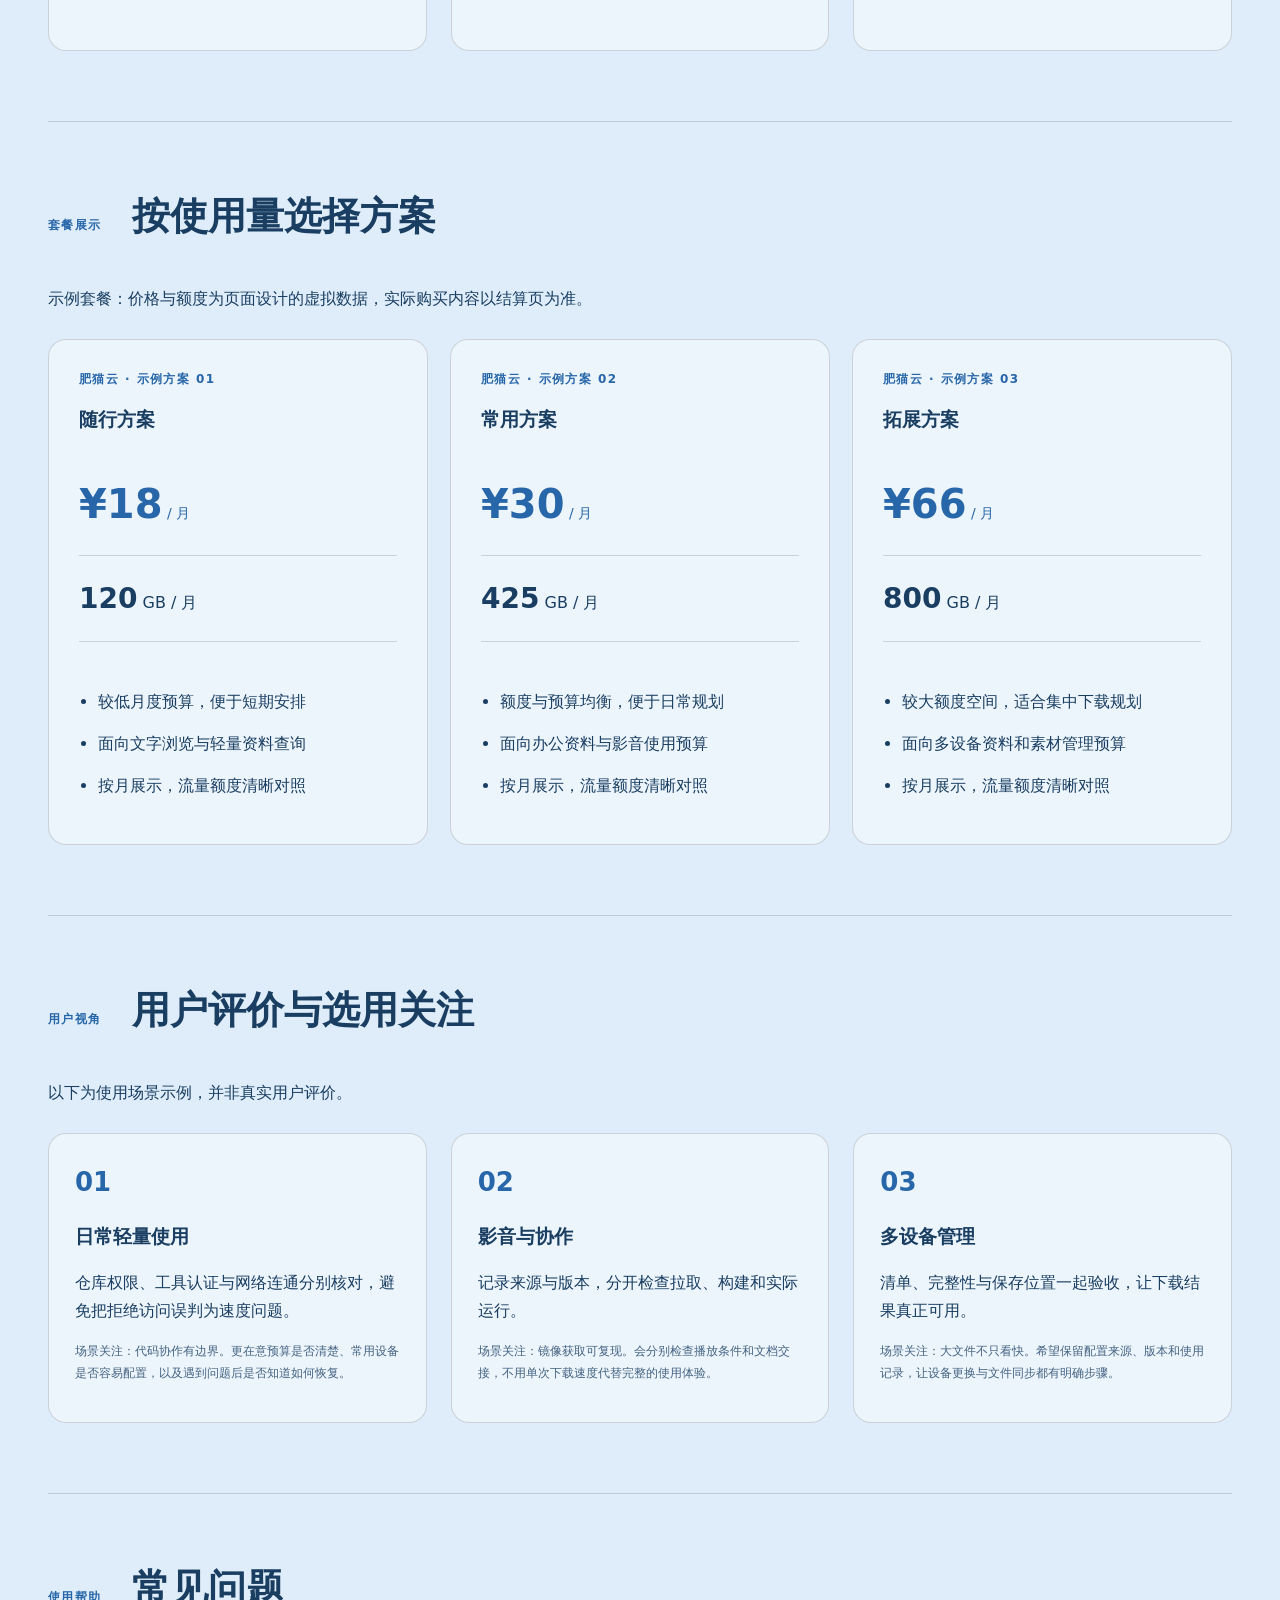
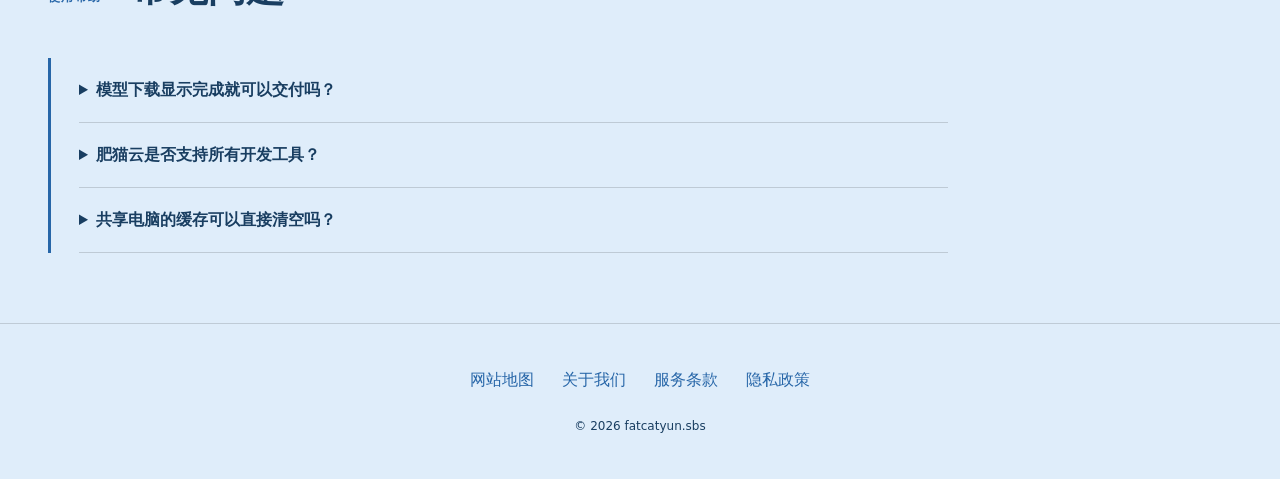
==== commit 281066f0: "Update layout: single-row nav, prominent hyperlinks, clickable cards, remove menu suffix" ====
--- a/index.html
+++ b/index.html
@@ -1,70 +1,9 @@
 <!DOCTYPE html>
-<html lang="zh-CN">
-<head>
-  <meta charset="UTF-8">
-  <meta name="viewport" content="width=device-width, initial-scale=1.0">
-  <title>肥猫云 极客评测_开发者跨境网络加速_肥猫云 节点拓扑剖析</title>
-  <meta name="description" content="肥猫云 开发者专属技术评测。涵盖海外 Git 仓库毫秒推送、容器 Registry 高速拉取、远程 SSH 连接保活与多大区网络拓扑实测。">
-  <meta name="keywords" content="肥猫云, 肥猫云节点, 科学上网梯子, 机场推荐, 翻墙梯子, 网络加速器, 专线节点">
-  <meta property="og:type" content="website">
-  <meta property="og:title" content="肥猫云 极客评测_开发者跨境网络加速_肥猫云 节点拓扑剖析">
-  <meta property="og:description" content="肥猫云 开发者专属技术评测。涵盖海外 Git 仓库毫秒推送、容器 Registry 高速拉取、远程 SSH 连接保活与多大区网络拓扑实测。">
-  <meta property="og:url" content="https://fatcatyun.sbs/">
-  <meta property="og:site_name" content="肥猫云">
-  <link rel="canonical" href="https://fatcatyun.sbs/">
-  <link rel="stylesheet" href="style.css">
-</head>
-<body>
-  
-  <header class="navbar">
-    <div class="container nav-inner">
-      <a href="index.html" class="brand-logo">
-        <span>肥猫云</span>
-        <span class="brand-badge">专网加速</span>
-      </a>
-      <nav>
-        <ul class="nav-links">
-          <li><a href="index.html">首页门户</a></li>
-          <li><a href="index.html#features">核心优势</a></li>
-          <li><a href="index.html#pricing">方案详情</a></li>
-          <li><a href="index.html#faq">常见问题</a></li>
-          <li><a href="pixel-cat-radar.html">像素猫眼</a></li>
-          <li><a href="https://ww012.twilightaff.com/#/?code=A56DH1Af" class="btn-aff-cta" target="_blank" rel="nofollow" style="padding: 7px 18px; font-size: 13px;">即刻连接</a></li>
-        </ul>
-      </nav>
-    </div>
-  </header>
-
-
-  <!-- Hero Section -->
-  <header class="hero-section">
-    <div class="container">
-      <div class="hero-grid">
-        <div class="hero-content">
-          <span class="hero-tag">赛博蒸汽猫咪 · 硬核极客隧道</span>
-          <h1 class="hero-title">
-            肥猫云 极客专线<br>
-            <span class="hero-title-highlight">高阶协议混淆与极低网络抖动</span>
-          </h1>
-          <p class="hero-desc">针对跨国软件研发、远程分布式集群部署及深度 AI 交互需求，提供高稳定性内网专网及精细化出站路由治理能力。</p>
-          <div class="hero-actions">
-            <a href="https://ww012.twilightaff.com/#/?code=A56DH1Af" class="btn-aff-cta" target="_blank" rel="nofollow">激活 肥猫云 极客通道</a>
-            <a href="#pricing" class="btn-tizi-dofollow">查看参数矩阵</a>
-          </div>
-          <div style="font-size:13px; color:#9ca3af; display:flex; gap:16px; flex-wrap:wrap;">
-            <span>⚡ IEPL 独享专线</span>
-            <span>🔒 原生合规隧道</span>
-            <span>🎬 4K/8K 丝滑秒开</span>
-            <span>🤖 全域 AI 生产力</span>
-          </div>
-        </div>
-        <div class="hero-motion-wrapper">
-          
-<svg viewBox="0 0 520 440" width="100%" height="100%" xmlns="http://www.w3.org/2000/svg" style="max-height: 400px;">
+<html lang="zh-CN"><head><meta charset="UTF-8"><meta name="viewport" content="width=device-width,initial-scale=1"><title>肥猫云机场，把开发与下载需求理清楚｜选用指南</title><meta name="description" content="以肥猫云为主题，关注代码协作、镜像获取和素材归档。把下载完成与内容正确分开检查，才能形成可重复的工作习惯。"><meta name="keywords" content="肥猫云,肥猫云机场，把开发与下载需求理清楚,像素猫雷达,网络使用指南"><link rel="canonical" href="https://fatcatyun.sbs/"><meta property="og:type" content="website"><meta property="og:title" content="肥猫云机场，把开发与下载需求理清楚｜选用指南"><meta property="og:description" content="以肥猫云为主题，关注代码协作、镜像获取和素材归档。把下载完成与内容正确分开检查，才能形成可重复的工作习惯。"><meta property="og:url" content="https://fatcatyun.sbs/"><meta property="og:image" content="https://fatcatyun.sbs/share.png"><meta property="og:locale" content="zh_CN"><link rel="icon" href="favicon.svg" type="image/svg+xml"><link rel="stylesheet" href="style.css"><script defer src="menu.js"></script><script type="application/ld+json">{"@context": "https://schema.org", "@type": "WebPage", "name": "肥猫云机场，把开发与下载需求理清楚｜选用指南", "url": "https://fatcatyun.sbs/", "description": "以肥猫云为主题，关注代码协作、镜像获取和素材归档。把下载完成与内容正确分开检查，才能形成可重复的工作习惯。", "inLanguage": "zh-CN"}</script></head><body class="site-8 hero-D review-2 faq-2 nav-1"><div class="site-art" aria-hidden="true"><svg viewBox="0 0 520 440" width="100%" height="100%" xmlns="http://www.w3.org/2000/svg" style="max-height: 400px;">
   <defs>
     <linearGradient id="cyberCatGrad" x1="0" y1="0" x2="1" y2="1">
-      <stop offset="0%" stop-color="#06b6d4"/>
-      <stop offset="100%" stop-color="#d946ef"/>
+      <stop offset="0%" stop-color="#186bc2"/>
+      <stop offset="100%" stop-color="#5269e3"/>
     </linearGradient>
     <filter id="pixelGlow" x="-20%" y="-20%" width="140%" height="140%">
       <feGaussianBlur stdDeviation="6" result="blur" />
@@ -90,333 +29,53 @@
   </style>
 
   <!-- Cyber Grid Matrix Backdrop -->
-  <g opacity="0.3" fill="#06b6d4">
+  <g opacity="0.3" fill="#186bc2">
     <rect x="80" y="80" width="6" height="6" class="matrix-dot" />
     <rect x="120" y="80" width="6" height="6" />
     <rect x="160" y="80" width="6" height="6" class="matrix-dot" />
     <rect x="360" y="80" width="6" height="6" />
     <rect x="400" y="80" width="6" height="6" class="matrix-dot" />
     <rect x="440" y="80" width="6" height="6" />
-    <line x1="60" y1="360" x2="460" y2="360" stroke="#06b6d4" stroke-width="2" stroke-dasharray="10,10" />
-    <line x1="80" y1="380" x2="440" y2="380" stroke="#d946ef" stroke-width="1.5" stroke-dasharray="6,6" />
+    <line x1="60" y1="360" x2="460" y2="360" stroke="#186bc2" stroke-width="2" stroke-dasharray="10,10" />
+    <line x1="80" y1="380" x2="440" y2="380" stroke="#5269e3" stroke-width="1.5" stroke-dasharray="6,6" />
   </g>
 
   <!-- Pixel / Low-Poly Cyber Cat -->
   <g class="pixel-cat-root">
     <!-- Neon Hologram Platform Ring -->
     <ellipse cx="260" cy="330" rx="130" ry="24" fill="none" stroke="url(#cyberCatGrad)" stroke-width="3" filter="url(#pixelGlow)" />
-    <ellipse cx="260" cy="330" rx="90" ry="16" fill="#06b6d4" opacity="0.15" />
+    <ellipse cx="260" cy="330" rx="90" ry="16" fill="#186bc2" opacity="0.15" />
 
     <!-- Cat Body Polygonal Shell -->
-    <path d="M190 230 L220 180 L300 180 L330 230 L340 310 L180 310 Z" fill="#121226" stroke="#06b6d4" stroke-width="2.5" />
+    <path d="M190 230 L220 180 L300 180 L330 230 L340 310 L180 310 Z" fill="#121c26" stroke="#186bc2" stroke-width="2.5" />
     <!-- Chest Glow Core -->
-    <polygon points="240,240 280,240 260,280" fill="#d946ef" opacity="0.8" filter="url(#pixelGlow)" />
+    <polygon points="240,240 280,240 260,280" fill="#5269e3" opacity="0.8" filter="url(#pixelGlow)" />
 
     <!-- Triangular Cyber Ears with Neon Trim -->
-    <polygon points="190,140 160,60 225,115" fill="#1e1e38" stroke="#67e8f9" stroke-width="2.5" />
-    <polygon points="185,130 168,78 212,115" fill="#06b6d4" opacity="0.6" />
+    <polygon points="190,140 160,60 225,115" fill="#1d2b39" stroke="#73afed" stroke-width="2.5" />
+    <polygon points="185,130 168,78 212,115" fill="#186bc2" opacity="0.6" />
 
-    <polygon points="330,140 360,60 295,115" fill="#1e1e38" stroke="#67e8f9" stroke-width="2.5" />
-    <polygon points="335,130 352,78 308,115" fill="#06b6d4" opacity="0.6" />
+    <polygon points="330,140 360,60 295,115" fill="#1d2b39" stroke="#73afed" stroke-width="2.5" />
+    <polygon points="335,130 352,78 308,115" fill="#186bc2" opacity="0.6" />
 
     <!-- Cat Head Polygon -->
-    <polygon points="180,185 220,120 300,120 340,185 320,240 260,260 200,240" fill="#181830" stroke="#28284e" stroke-width="2" />
+    <polygon points="180,185 220,120 300,120 340,185 320,240 260,260 200,240" fill="#172431" stroke="#273b4f" stroke-width="2" />
 
     <!-- Vaporwave Cyber Sunglasses / Visor -->
     <g class="cyber-glasses" filter="url(#pixelGlow)">
       <polygon points="185,160 335,160 325,195 260,205 195,195" fill="url(#cyberCatGrad)" />
       <line x1="190" y1="175" x2="330" y2="175" stroke="#fff" stroke-width="2" />
-      <rect x="250" y="165" width="20" height="25" fill="#181830" opacity="0.3" />
+      <rect x="250" y="165" width="20" height="25" fill="#172431" opacity="0.3" />
     </g>
 
     <!-- Neon Whiskers (Vector Beams) -->
-    <line x1="150" y1="210" x2="195" y2="215" stroke="#67e8f9" stroke-width="2" />
-    <line x1="145" y1="225" x2="195" y2="225" stroke="#67e8f9" stroke-width="2" />
-    <line x1="370" y1="210" x2="325" y2="215" stroke="#d946ef" stroke-width="2" />
-    <line x1="375" y1="225" x2="325" y2="225" stroke="#d946ef" stroke-width="2" />
+    <line x1="150" y1="210" x2="195" y2="215" stroke="#73afed" stroke-width="2" />
+    <line x1="145" y1="225" x2="195" y2="225" stroke="#73afed" stroke-width="2" />
+    <line x1="370" y1="210" x2="325" y2="215" stroke="#5269e3" stroke-width="2" />
+    <line x1="375" y1="225" x2="325" y2="225" stroke="#5269e3" stroke-width="2" />
 
     <!-- Snout & Cyber Smile -->
-    <circle cx="260" cy="225" r="4" fill="#67e8f9" />
-    <path d="M252 234 Q260 240 268 234" fill="none" stroke="#67e8f9" stroke-width="2" stroke-linecap="round" />
+    <circle cx="260" cy="225" r="4" fill="#73afed" />
+    <path d="M252 234 Q260 240 268 234" fill="none" stroke="#73afed" stroke-width="2" stroke-linecap="round" />
   </g>
-</svg>
-
-        </div>
-      </div>
-    </div>
-  </header>
-
-  <!-- Features Section -->
-  <section id="features" style="padding: 70px 0;">
-    <div class="container">
-      <div style="text-align:center; max-width:700px; margin:0 auto 40px;">
-        <h2 style="font-size:30px; font-weight:800; margin-bottom:12px; color:#fff;">企业级国际专网核心优势</h2>
-        <p style="color:#9ca3af; font-size:15px;">彻底告别公网封锁与高峰拥堵，以工程级标准重新定义跨境网络加速体验</p>
-      </div>
-      <div class="features-grid">
-        
-        <div class="feature-card">
-          <div class="feature-icon">🚀</div>
-          <h3 class="feature-title">纯物理 IEPL 专线直达</h3>
-          <p class="feature-desc">全链路绕过公网高峰国际出口瓶颈与审查拥塞，将晚高峰丢包率压低至 0.1% 以下，带来秒开超清的连通质感。</p>
-        </div>
-        
-        <div class="feature-card">
-          <div class="feature-icon">🎬</div>
-          <h3 class="feature-title">4K/8K 极清流媒体解锁</h3>
-          <p class="feature-desc">部署自研纯净住宅 IP 资源池，稳定解锁 Netflix、Disney+、YouTube HDR 及海外主流流媒体高码率画质。</p>
-        </div>
-        
-        <div class="feature-card">
-          <div class="feature-icon">🤖</div>
-          <h3 class="feature-title">AI 大模型流式低延迟响应</h3>
-          <p class="feature-desc">深度优化针对 ChatGPT-4o、Claude 3.5 Sonnet 与 Midjourney 的 HTTP 长连接，彻底告别打字机生成超时中断。</p>
-        </div>
-        
-        <div class="feature-card">
-          <div class="feature-icon">⚡</div>
-          <h3 class="feature-title">自研多路径毫秒自愈切换</h3>
-          <p class="feature-desc">运维探测集群 7×24 小时全时段轮询，遭遇国际海缆异常自动毫秒级绕道亚太与欧美冗余通道，业务平稳无感。</p>
-        </div>
-        
-        <div class="feature-card">
-          <div class="feature-icon">📱</div>
-          <h3 class="feature-title">全平台客户端一键智能配置</h3>
-          <p class="feature-desc">无缝适配 Windows、macOS、iOS、Android 及软路由全系客户端，多端设备并发在线互不干扰。</p>
-        </div>
-        
-        <div class="feature-card">
-          <div class="feature-icon">🔒</div>
-          <h3 class="feature-title">端到端高强度传输加密</h3>
-          <p class="feature-desc">现代工业级加密隧道封装，实施零活动日志策略，有效阻断公共 WiFi 嗅探与 DNS 污染。</p>
-        </div>
-        
-      </div>
-    </div>
-  </section>
-
-  <!-- Pricing Section (Targeted by Hero CTA) -->
-  <section id="pricing" class="pricing-section">
-    <div class="container">
-      <div style="text-align:center; max-width:700px; margin:0 auto 20px;">
-        <h2 style="font-size:30px; font-weight:800; margin-bottom:12px; color:#fff;">查看参数矩阵</h2>
-        <p style="color:#9ca3af; font-size:15px;">灵活弹性的专网方案，满足个人探索、影音娱乐与商业出海全场景需求</p>
-      </div>
-      <div class="pricing-grid">
-        
-        <div class="price-card">
-          
-          <h3 style="font-size:20px; color:#fff; font-weight:700;">入门尝鲜版</h3>
-          <div class="price-tag">¥18.8 <span>/ 月付</span></div>
-          <ul class="price-features">
-            <li>每月 120GB 独享高速专线流量</li><li>支持 2 台设备同时并发在线</li><li>千兆骨干节点与全流媒体解锁</li><li>基础智能规则分流支持</li>
-          </ul>
-          <a href="https://ww012.twilightaff.com/#/?code=A56DH1Af" class="btn-aff-cta" target="_blank" rel="nofollow" style="width:100%; margin-top:auto;">即刻选购开通</a>
-        </div>
-        
-        <div class="price-card featured">
-          <div style="position:absolute; top:-12px; right:20px; background:#06b6d4; color:#000; font-size:11px; font-weight:800; padding:2px 10px; border-radius:12px;">强烈推荐</div>
-          <h3 style="font-size:20px; color:#fff; font-weight:700;">进阶旗舰版</h3>
-          <div class="price-tag">¥38.8 <span>/ 月付</span></div>
-          <ul class="price-features">
-            <li>每月 350GB 充沛极速专线流量</li><li>支持 5 台设备无限制并发在线</li><li>晚高峰千兆满血极速带宽优先调度</li><li>原生住宅 IP 与 AI 流式生成专项优化</li><li>全时段工单与一对一排障支持</li>
-          </ul>
-          <a href="https://ww012.twilightaff.com/#/?code=A56DH1Af" class="btn-aff-cta" target="_blank" rel="nofollow" style="width:100%; margin-top:auto;">即刻选购开通</a>
-        </div>
-        
-        <div class="price-card">
-          
-          <h3 style="font-size:20px; color:#fff; font-weight:700;">尊享年度版</h3>
-          <div class="price-tag">¥328 <span>/ 年付 · 立省30%</span></div>
-          <ul class="price-features">
-            <li>每月 600GB 顶级 IEPL 专网流量</li><li>不限设备并发连接数量</li><li>尊享超低时延专属电竞游戏节点</li><li>全天候高优先级多路径智能容灾自愈</li><li>赠送全平台客户端定制配置指导</li>
-          </ul>
-          <a href="https://ww012.twilightaff.com/#/?code=A56DH1Af" class="btn-aff-cta" target="_blank" rel="nofollow" style="width:100%; margin-top:auto;">即刻选购开通</a>
-        </div>
-        
-      </div>
-    </div>
-  </section>
-
-  <!-- Articles Preview Section (Responsive Card Grid) -->
-  <section style="padding: 65px 0;">
-    <div class="container">
-      <div style="display:flex; justify-content:space-between; align-items:center; margin-bottom:30px; flex-wrap:wrap; gap:12px;">
-        <div>
-          <h2 style="font-size:26px; font-weight:800; color:#fff;">像素猫眼 · 深度技术专栏</h2>
-          <p style="color:#9ca3af; font-size:14px;">探索国际专网架构、协议低时延调优与出海实用技术报告</p>
-        </div>
-        <a href="pixel-cat-radar.html" style="color:#67e8f9; font-weight:600; font-size:14px;">查看全部专栏文章 →</a>
-      </div>
-      <div style="display:grid; grid-template-columns:repeat(auto-fit, minmax(280px, 1fr)); gap:20px;">
-        
-        <div class="article-card" style="background:#121226; border:1px solid #28284e; border-radius:14px; padding:24px; display:flex; flex-direction:column; justify-content:space-between; transition:transform 0.25s ease, box-shadow 0.25s ease, border-color 0.25s ease; box-shadow: 0 4px 16px rgba(0,0,0,0.12);">
-          <div>
-            <div style="display:flex; justify-content:space-between; align-items:center; margin-bottom:12px;">
-              <span style="font-size:11px; color:#67e8f9; background:#06b6d422; border:1px solid #06b6d444; padding:3px 10px; border-radius:12px; font-weight:600;">开发实战</span>
-              <span style="font-size:12px; color:#6b7280;">2026 技术专栏</span>
-            </div>
-            <h4 style="margin:10px 0 10px; font-size:17px; font-weight:700; line-height:1.45;"><a href="fatcat-github-copilot-ssh-terminal-latency.html" style="color:#fff;">解决 GitHub Copilot 响应延迟与海外远程 SSH 频繁掉线实战</a></h4>
-            <p style="font-size:13px; color:#9ca3af; line-height:1.65; margin-bottom:16px;">探讨企业级跨境专网互联、低延迟传输协议与高可靠出海网络的工程调优指南...</p>
-          </div>
-          <div style="border-top:1px solid #28284e; padding-top:12px; margin-top:auto; display:flex; justify-content:space-between; align-items:center;">
-            <span style="font-size:12px; color:#6b7280;">肥猫云 实验室</span>
-            <a href="fatcat-github-copilot-ssh-terminal-latency.html" style="color:#67e8f9; font-size:13px; font-weight:600; display:inline-flex; align-items:center; gap:4px;">阅读深度报告 →</a>
-          </div>
-        </div>
-        
-        <div class="article-card" style="background:#121226; border:1px solid #28284e; border-radius:14px; padding:24px; display:flex; flex-direction:column; justify-content:space-between; transition:transform 0.25s ease, box-shadow 0.25s ease, border-color 0.25s ease; box-shadow: 0 4px 16px rgba(0,0,0,0.12);">
-          <div>
-            <div style="display:flex; justify-content:space-between; align-items:center; margin-bottom:12px;">
-              <span style="font-size:11px; color:#67e8f9; background:#06b6d422; border:1px solid #06b6d444; padding:3px 10px; border-radius:12px; font-weight:600;">CI/CD部署</span>
-              <span style="font-size:12px; color:#6b7280;">2026 技术专栏</span>
-            </div>
-            <h4 style="margin:10px 0 10px; font-size:17px; font-weight:700; line-height:1.45;"><a href="fatcat-docker-hub-ghcr-image-acceleration.html" style="color:#fff;">跨国 Docker Hub 与 GHCR 容器镜像极速秒级拉取方案</a></h4>
-            <p style="font-size:13px; color:#9ca3af; line-height:1.65; margin-bottom:16px;">探讨企业级跨境专网互联、低延迟传输协议与高可靠出海网络的工程调优指南...</p>
-          </div>
-          <div style="border-top:1px solid #28284e; padding-top:12px; margin-top:auto; display:flex; justify-content:space-between; align-items:center;">
-            <span style="font-size:12px; color:#6b7280;">肥猫云 实验室</span>
-            <a href="fatcat-docker-hub-ghcr-image-acceleration.html" style="color:#67e8f9; font-size:13px; font-weight:600; display:inline-flex; align-items:center; gap:4px;">阅读深度报告 →</a>
-          </div>
-        </div>
-        
-        <div class="article-card" style="background:#121226; border:1px solid #28284e; border-radius:14px; padding:24px; display:flex; flex-direction:column; justify-content:space-between; transition:transform 0.25s ease, box-shadow 0.25s ease, border-color 0.25s ease; box-shadow: 0 4px 16px rgba(0,0,0,0.12);">
-          <div>
-            <div style="display:flex; justify-content:space-between; align-items:center; margin-bottom:12px;">
-              <span style="font-size:11px; color:#67e8f9; background:#06b6d422; border:1px solid #06b6d444; padding:3px 10px; border-radius:12px; font-weight:600;">软路由技术</span>
-              <span style="font-size:12px; color:#6b7280;">2026 技术专栏</span>
-            </div>
-            <h4 style="margin:10px 0 10px; font-size:17px; font-weight:700; line-height:1.45;"><a href="fatcat-openwrt-passwall-smart-dns-tuning.html" style="color:#fff;">OpenWrt 软路由 PassWall 与 SmartDNS 协同防污染分流指南</a></h4>
-            <p style="font-size:13px; color:#9ca3af; line-height:1.65; margin-bottom:16px;">探讨企业级跨境专网互联、低延迟传输协议与高可靠出海网络的工程调优指南...</p>
-          </div>
-          <div style="border-top:1px solid #28284e; padding-top:12px; margin-top:auto; display:flex; justify-content:space-between; align-items:center;">
-            <span style="font-size:12px; color:#6b7280;">肥猫云 实验室</span>
-            <a href="fatcat-openwrt-passwall-smart-dns-tuning.html" style="color:#67e8f9; font-size:13px; font-weight:600; display:inline-flex; align-items:center; gap:4px;">阅读深度报告 →</a>
-          </div>
-        </div>
-        
-        <div class="article-card" style="background:#121226; border:1px solid #28284e; border-radius:14px; padding:24px; display:flex; flex-direction:column; justify-content:space-between; transition:transform 0.25s ease, box-shadow 0.25s ease, border-color 0.25s ease; box-shadow: 0 4px 16px rgba(0,0,0,0.12);">
-          <div>
-            <div style="display:flex; justify-content:space-between; align-items:center; margin-bottom:12px;">
-              <span style="font-size:11px; color:#67e8f9; background:#06b6d422; border:1px solid #06b6d444; padding:3px 10px; border-radius:12px; font-weight:600;">传输评测</span>
-              <span style="font-size:12px; color:#6b7280;">2026 技术专栏</span>
-            </div>
-            <h4 style="margin:10px 0 10px; font-size:17px; font-weight:700; line-height:1.45;"><a href="fatcat-quic-vs-tcp-transpacific-throughput.html" style="color:#fff;">跨太平洋海缆高往返时延下 QUIC 与 TCP 实际吞吐对比</a></h4>
-            <p style="font-size:13px; color:#9ca3af; line-height:1.65; margin-bottom:16px;">探讨企业级跨境专网互联、低延迟传输协议与高可靠出海网络的工程调优指南...</p>
-          </div>
-          <div style="border-top:1px solid #28284e; padding-top:12px; margin-top:auto; display:flex; justify-content:space-between; align-items:center;">
-            <span style="font-size:12px; color:#6b7280;">肥猫云 实验室</span>
-            <a href="fatcat-quic-vs-tcp-transpacific-throughput.html" style="color:#67e8f9; font-size:13px; font-weight:600; display:inline-flex; align-items:center; gap:4px;">阅读深度报告 →</a>
-          </div>
-        </div>
-        
-        <div class="article-card" style="background:#121226; border:1px solid #28284e; border-radius:14px; padding:24px; display:flex; flex-direction:column; justify-content:space-between; transition:transform 0.25s ease, box-shadow 0.25s ease, border-color 0.25s ease; box-shadow: 0 4px 16px rgba(0,0,0,0.12);">
-          <div>
-            <div style="display:flex; justify-content:space-between; align-items:center; margin-bottom:12px;">
-              <span style="font-size:11px; color:#67e8f9; background:#06b6d422; border:1px solid #06b6d444; padding:3px 10px; border-radius:12px; font-weight:600;">AI工作流</span>
-              <span style="font-size:12px; color:#6b7280;">2026 技术专栏</span>
-            </div>
-            <h4 style="margin:10px 0 10px; font-size:17px; font-weight:700; line-height:1.45;"><a href="fatcat-midjourney-sd-asset-cloud-sync.html" style="color:#fff;">AI 图像生成 Midjourney 与 SD 巨型资产远端实时同步策略</a></h4>
-            <p style="font-size:13px; color:#9ca3af; line-height:1.65; margin-bottom:16px;">探讨企业级跨境专网互联、低延迟传输协议与高可靠出海网络的工程调优指南...</p>
-          </div>
-          <div style="border-top:1px solid #28284e; padding-top:12px; margin-top:auto; display:flex; justify-content:space-between; align-items:center;">
-            <span style="font-size:12px; color:#6b7280;">肥猫云 实验室</span>
-            <a href="fatcat-midjourney-sd-asset-cloud-sync.html" style="color:#67e8f9; font-size:13px; font-weight:600; display:inline-flex; align-items:center; gap:4px;">阅读深度报告 →</a>
-          </div>
-        </div>
-        
-        <div class="article-card" style="background:#121226; border:1px solid #28284e; border-radius:14px; padding:24px; display:flex; flex-direction:column; justify-content:space-between; transition:transform 0.25s ease, box-shadow 0.25s ease, border-color 0.25s ease; box-shadow: 0 4px 16px rgba(0,0,0,0.12);">
-          <div>
-            <div style="display:flex; justify-content:space-between; align-items:center; margin-bottom:12px;">
-              <span style="font-size:11px; color:#67e8f9; background:#06b6d422; border:1px solid #06b6d444; padding:3px 10px; border-radius:12px; font-weight:600;">协同通信</span>
-              <span style="font-size:12px; color:#6b7280;">2026 技术专栏</span>
-            </div>
-            <h4 style="margin:10px 0 10px; font-size:17px; font-weight:700; line-height:1.45;"><a href="fatcat-webrtc-jitter-buffer-audio-clarity.html" style="color:#fff;">WebRTC 抖动缓冲微调对跨国协同会议音质提升的实测剖析</a></h4>
-            <p style="font-size:13px; color:#9ca3af; line-height:1.65; margin-bottom:16px;">探讨企业级跨境专网互联、低延迟传输协议与高可靠出海网络的工程调优指南...</p>
-          </div>
-          <div style="border-top:1px solid #28284e; padding-top:12px; margin-top:auto; display:flex; justify-content:space-between; align-items:center;">
-            <span style="font-size:12px; color:#6b7280;">肥猫云 实验室</span>
-            <a href="fatcat-webrtc-jitter-buffer-audio-clarity.html" style="color:#67e8f9; font-size:13px; font-weight:600; display:inline-flex; align-items:center; gap:4px;">阅读深度报告 →</a>
-          </div>
-        </div>
-        
-      </div>
-    </div>
-  </section>
-
-  <!-- FAQ Section -->
-  <section id="faq" style="padding: 60px 0; background:#090914;">
-    <div class="container" style="max-width:800px;">
-      <div style="text-align:center; margin-bottom:36px;">
-        <h2 style="font-size:28px; font-weight:800; color:#fff; margin-bottom:10px;">常见问题解答</h2>
-        <p style="color:#9ca3af; font-size:14px;">了解 肥猫云 的专线机制、使用技巧与常见疑难解答</p>
-      </div>
-      
-        <div style="background:#121226; border:1px solid #28284e; border-radius:12px; padding:22px; margin-bottom:16px;">
-          <h3 style="font-size:16px; color:#67e8f9; margin-bottom:8px;">Q: 如何配置 肥猫云 的网络加速服务？</h3>
-          <p style="font-size:14px; color:#9ca3af; line-height:1.7;">A: 注册账号后，在用户管理后台根据您的操作系统（Windows、Mac、iPhone、Android）一键同步节点配置至 Clash、Shadowrocket、Sing-Box 等常见客户端，无需复杂繁琐的手动配置。</p>
-        </div>
-        
-        <div style="background:#121226; border:1px solid #28284e; border-radius:12px; padding:22px; margin-bottom:16px;">
-          <h3 style="font-size:16px; color:#67e8f9; margin-bottom:8px;">Q: 肥猫云 在晚高峰用网时段的表现如何？</h3>
-          <p style="font-size:14px; color:#9ca3af; line-height:1.7;">A: 肥猫云 全线采用合规商业 IEPL 内网专线，国内入口直连国际物理海底光缆，彻底绕过公网高峰拥堵与国际出口限制，晚高峰依然保持千兆满血与极低丢包。</p>
-        </div>
-        
-        <div style="background:#121226; border:1px solid #28284e; border-radius:12px; padding:22px; margin-bottom:16px;">
-          <h3 style="font-size:16px; color:#67e8f9; margin-bottom:8px;">Q: 支持海外主流流媒体与 AI 大语言模型吗？</h3>
-          <p style="font-size:14px; color:#9ca3af; line-height:1.7;">A: 完全支持。我们部署了充足的原生住宅 IP 资源池，稳定解锁 Netflix、Disney+、ChatGPT-4o、Claude 3.5、Midjourney 等前沿数字工具。</p>
-        </div>
-        
-        <div style="background:#121226; border:1px solid #28284e; border-radius:12px; padding:22px; margin-bottom:16px;">
-          <h3 style="font-size:16px; color:#67e8f9; margin-bottom:8px;">Q: 多设备同时连接有数量限制吗？</h3>
-          <p style="font-size:14px; color:#9ca3af; line-height:1.7;">A: 根据您选购的套餐规格，支持 2 台至不限设备同时并发连接，满足手机、平板、电脑及家庭智能电视的同步出海需求。</p>
-        </div>
-        
-    </div>
-  </section>
-
-  
-  <footer>
-    <div class="container">
-      <div class="footer-grid">
-        <div>
-          <div style="font-weight: 800; font-size: 18px; color: #fff; margin-bottom: 12px;">肥猫云</div>
-          <p style="line-height: 1.7; font-size: 13px; color: #9ca3af; margin-bottom: 16px;">
-            专注高可用跨境专网通信、流媒体无缝直连与大模型协同加速。端到端数据传输高强度封装，全节点高冗余备援，护航极速出海体验。
-          </p>
-          <div style="font-size: 12px; color: #6b7280;">© 2026 fatcatyun.sbs · 保留所有权利</div>
-        </div>
-        <div>
-          <h4 style="color: #fff; font-size: 15px; margin-bottom: 14px;">技术专栏与资讯</h4>
-          <ul class="footer-links">
-            <li><a href="pixel-cat-radar.html">像素猫眼</a></li>
-            <li><a href="index.html#pricing">套餐方案明细</a></li>
-            <li><a href="index.html#features">网络技术架构</a></li>
-            <li><a href="index.html#faq">常见答疑指引</a></li>
-          </ul>
-        </div>
-        <div>
-          <h4 style="color: #fff; font-size: 15px; margin-bottom: 14px;">合规服务与隐私</h4>
-          <ul class="footer-links">
-            <li><a href="about.html">关于我们</a></li>
-            <li><a href="terms.html">服务协议准则</a></li>
-            <li><a href="privacy.html">隐私与零日志承诺</a></li>
-            <li><a href="sitemap.html">网站地图导览</a></li>
-          </ul>
-        </div>
-        <div>
-          <h4 style="color: #fff; font-size: 15px; margin-bottom: 14px;">推荐探索</h4>
-          <ul class="footer-links">
-            <li><a href="https://dajichang.mom/" target="_blank" style="color: #67e8f9; font-weight: 600;">2026 最新梯子推荐</a></li>
-            <li><a href="https://ww012.twilightaff.com/#/?code=A56DH1Af" target="_blank" rel="nofollow" style="color: #67e8f9;">开启极速专网服务</a></li>
-          </ul>
-        </div>
-      </div>
-      <div style="border-top: 1px solid #28284e; padding-top: 20px; text-align: center; font-size: 12px; color: #6b7280;">
-        免责声明：本站提供之网络评测与技术资料仅供跨境学术探索、合法国际贸易与多媒体开发协作使用。请严格遵守所在地区网络法规。
-      </div>
-    </div>
-  </footer>
-
-</body>
-</html>
+</svg></div><header class="site-header"><div class="nav-wrap"><a class="brand" href="index.html"><svg class="brand-mark" viewBox="0 0 48 48" aria-hidden="true"><path d="M13 30Q5 35 13 41Q24 46 35 39Q43 31 34 26Q26 16 18 27Z M8 19a5 7 0 1 0 10 0a5 7 0 1 0-10 0 M25 12a5 7 0 1 0 10 0a5 7 0 1 0-10 0 M35 22a4 5 0 1 0 8 0a4 5 0 1 0-8 0" fill="none" stroke="currentColor" stroke-width="2" stroke-linecap="round" stroke-linejoin="round"/></svg><span>肥猫云</span></a><nav id="site-menu" aria-label="主导航"><a href="index.html">首页</a><a href="index.html#features">核心优势</a><a href="index.html#streaming">流媒体与AI</a><a href="index.html#pricing">价格套餐</a><a href="index.html#testimonials">用户评价</a><a href="index.html#faq">常见问题</a><a href="pixel-cat-radar.html">像素猫雷达</a></nav><div class="nav-actions"><a class="button compact" href="https://ww012.twilightaff.com/#/?code=A56DH1Af" target="_blank" rel="sponsored nofollow noopener">立即选购</a><button type="button" class="menu-toggle" aria-label="切换主导航菜单" aria-controls="site-menu" aria-expanded="false"><span></span><span></span></button></div></div></header><main class="site-main"><section class="hero-section"><div class="hero-copy"><span class="eyebrow">肥猫云 · 选用与配置</span><h1>肥猫云机场，把开发与下载需求理清楚</h1><p class="hero-intro">以肥猫云为主题，关注代码协作、镜像获取和素材归档。把下载完成与内容正确分开检查，才能形成可重复的工作习惯。</p><div class="hero-actions"><a class="button" href="https://ww012.twilightaff.com/#/?code=A56DH1Af" target="_blank" rel="sponsored nofollow noopener">立即选购</a><a class="text-button" href="#pricing">查看套餐</a></div></div></section><section id="features" class="section "><div class="section-heading"><span class="eyebrow">镜像下载</span><h2>把条件看清楚</h2></div><div class="features list"><div class="feature"><svg class="" viewBox="0 0 48 48" aria-hidden="true"><path d="M13 30Q5 35 13 41Q24 46 35 39Q43 31 34 26Q26 16 18 27Z M8 19a5 7 0 1 0 10 0a5 7 0 1 0-10 0 M25 12a5 7 0 1 0 10 0a5 7 0 1 0-10 0 M35 22a4 5 0 1 0 8 0a4 5 0 1 0-8 0" fill="none" stroke="currentColor" stroke-width="2" stroke-linecap="round" stroke-linejoin="round"/></svg><div><h3>代码协作有边界</h3><p>仓库权限、工具认证与网络连通分别核对，避免把拒绝访问误判为速度问题。</p></div></div><div class="feature"><svg class="" viewBox="0 0 48 48" aria-hidden="true"><path d="M24 5L40 14V29L24 43L8 29V14Z M14 24L21 31L34 17" fill="none" stroke="currentColor" stroke-width="2" stroke-linecap="round" stroke-linejoin="round"/></svg><div><h3>镜像获取可复现</h3><p>记录来源与版本，分开检查拉取、构建和实际运行。</p></div></div><div class="feature"><svg class="" viewBox="0 0 48 48" aria-hidden="true"><path d="M9 6H39V42L24 35L9 42Z M15 17H33 M15 24H29 M15 31H23" fill="none" stroke="currentColor" stroke-width="2" stroke-linecap="round" stroke-linejoin="round"/></svg><div><h3>大文件不只看快</h3><p>清单、完整性与保存位置一起验收，让下载结果真正可用。</p></div></div><div class="feature"><svg class="" viewBox="0 0 48 48" aria-hidden="true"><path d="M24 5L30 12L40 13L39 24L43 32L33 37L24 44L15 37L5 32L9 24L8 13L18 12Z M16 24L22 30L33 18" fill="none" stroke="currentColor" stroke-width="2" stroke-linecap="round" stroke-linejoin="round"/></svg><div><h3>缓存维护有秩序</h3><p>清理前确认使用者与引用关系，不因节省空间破坏其他项目。</p></div></div></div></section><section id="streaming" class="section "><div class="section-heading"><span class="eyebrow">STREAMING & AI</span><h2>不同场景，不同条件</h2></div><div class="use-cases steps"><div class="use-case"><span class="item-no">01</span><h3>影音播放</h3><p class="platforms">Netflix · Disney+ · YouTube</p><p>素材播放需要匹配编码与播放器，下载完成不代表格式兼容。</p></div><div class="use-case"><span class="item-no">02</span><h3>AI交互</h3><p class="platforms">对话 · 文档 · 图像工具</p><p>模型仓库文件与运行环境一起验收，保留精确版本和许可状态。</p></div><div class="use-case"><span class="item-no">03</span><h3>多端协同</h3><p class="platforms">电脑 · 手机 · 家庭屏幕</p><p>镜像拉取、构建和运行分别记录，便于定位失败位置。</p></div></div></section><section id="pricing" class="section"><div class="section-heading"><span class="eyebrow">套餐展示</span><h2>按使用量选择方案</h2></div><p class="section-intro">示例套餐：价格与额度为页面设计的虚拟数据，实际购买内容以结算页为准。</p><div class="plans cards"><div class="plan"><span class="eyebrow">肥猫云 · 示例方案 01</span><h3>随行方案</h3><p class="price-value">¥18<small> / 月</small></p><p class="quota"><strong>120</strong> GB / 月</p><ul><li>较低月度预算，便于短期安排</li><li>面向文字浏览与轻量资料查询</li><li>按月展示，流量额度清晰对照</li></ul></div><div class="plan"><span class="eyebrow">肥猫云 · 示例方案 02</span><h3>常用方案</h3><p class="price-value">¥30<small> / 月</small></p><p class="quota"><strong>425</strong> GB / 月</p><ul><li>额度与预算均衡，便于日常规划</li><li>面向办公资料与影音使用预算</li><li>按月展示，流量额度清晰对照</li></ul></div><div class="plan"><span class="eyebrow">肥猫云 · 示例方案 03</span><h3>拓展方案</h3><p class="price-value">¥66<small> / 月</small></p><p class="quota"><strong>800</strong> GB / 月</p><ul><li>较大额度空间，适合集中下载规划</li><li>面向多设备资料和素材管理预算</li><li>按月展示，流量额度清晰对照</li></ul></div></div></section><section id="testimonials" class="section"><div class="section-heading"><span class="eyebrow">用户视角</span><h2>用户评价与选用关注</h2></div><p class="section-intro">以下为使用场景示例，并非真实用户评价。</p><div class="reviews"><div class="review"><span class="review-mark">01</span><h3>日常轻量使用</h3><p>仓库权限、工具认证与网络连通分别核对，避免把拒绝访问误判为速度问题。</p><p class="small">场景关注：代码协作有边界。更在意预算是否清楚、常用设备是否容易配置，以及遇到问题后是否知道如何恢复。</p></div><div class="review"><span class="review-mark">02</span><h3>影音与协作</h3><p>记录来源与版本，分开检查拉取、构建和实际运行。</p><p class="small">场景关注：镜像获取可复现。会分别检查播放条件和文档交接，不用单次下载速度代替完整的使用体验。</p></div><div class="review"><span class="review-mark">03</span><h3>多设备管理</h3><p>清单、完整性与保存位置一起验收，让下载结果真正可用。</p><p class="small">场景关注：大文件不只看快。希望保留配置来源、版本和使用记录，让设备更换与文件同步都有明确步骤。</p></div></div></section><section id="faq" class="section "><div class="section-heading"><span class="eyebrow">使用帮助</span><h2>常见问题</h2></div><div class="faq-list"><details><summary>模型下载显示完成就可以交付吗？</summary><p>还要核对必需文件、版本和基本加载结果，完成进度不代表整个环境已验证。</p></details><details><summary>肥猫云是否支持所有开发工具？</summary><p>目前缺少完整兼容性证据，需要按工具与运行环境逐项核实。</p></details><details><summary>共享电脑的缓存可以直接清空吗？</summary><p>先确认团队使用情况与恢复来源，仅处理明确不再需要的对象。</p></details></div></section></main><footer class="site-footer"><nav aria-label="页脚导航"><a href="sitemap.html">网站地图</a><a href="about.html">关于我们</a><a href="terms.html">服务条款</a><a href="privacy.html">隐私政策</a></nav><p>© 2026 fatcatyun.sbs</p></footer></body></html>
--- a/style.css
+++ b/style.css
@@ -1,61 +1,187 @@
-/* Cyber Pixel Cat - fatcatyun.sbs */
-* { margin: 0; padding: 0; box-sizing: border-box; }
-html { scroll-behavior: smooth; }
-body { background-color: #090914; color: #f0fdfa; font-family: 'JetBrains Mono', Consolas, -apple-system, sans-serif; line-height: 1.6; overflow-x: hidden; }
-.container { max-width: 1140px; margin: 0 auto; padding: 0 20px; }
-a { text-decoration: none; color: inherit; transition: all 0.2s ease; }
+:root{--bg:#dfedfa;--ink:#193e61;--accent:#2766a8;--panel:#ffffff70;--line:#00000025;--button-ink:#ffffff;--font:system-ui,-apple-system,"Microsoft YaHei",sans-serif;--width:1240px;--radius:18px;}
+*{box-sizing:border-box}html{scroll-behavior:smooth}body{margin:0;background:var(--bg);color:var(--ink);font-family:var(--font);line-height:1.75}a{color:var(--accent);text-decoration-thickness:1px;text-underline-offset:4px}a:visited{color:var(--accent)}a:hover{text-decoration:underline}button,a{-webkit-tap-highlight-color:transparent}button{font:inherit}a:focus-visible,button:focus-visible,summary:focus-visible{outline:3px solid var(--accent);outline-offset:5px}svg{max-width:100%}h1,h2,h3,p{margin-top:0}h1{font-size:clamp(30px,4.2vw,58px);line-height:1.2;letter-spacing:-.025em;max-width:19ch}h2{font-size:clamp(25px,3vw,38px);line-height:1.3;margin-bottom:12px}h3{font-size:19px;line-height:1.5}p{overflow-wrap:anywhere}img{max-width:100%;height:auto}.site-header{position:sticky;top:0;z-index:20;background:var(--bg);border-bottom:1px solid var(--line)}.nav-wrap{max-width:1440px;padding:15px 24px;margin:auto;display:flex;align-items:center;gap:24px}.brand{color:var(--ink)!important;display:flex;align-items:center;gap:10px;font-weight:800;white-space:nowrap;text-decoration:none;font-size:22px}.brand-mark{width:42px;height:42px;color:var(--accent)}#site-menu{display:flex;gap:17px;margin-left:auto;align-items:center}#site-menu a{font:600 13px/1.4 system-ui,sans-serif;text-decoration:none;color:var(--ink);white-space:nowrap}#site-menu a:hover{color:var(--accent)}.nav-actions{display:flex;align-items:center;gap:10px;margin-left:auto}.button{display:inline-flex;align-items:center;justify-content:center;background:var(--accent);color:var(--button-ink)!important;padding:13px 24px;border-radius:var(--radius);font:700 15px/1.5 system-ui,sans-serif;text-decoration:none;min-height:46px;white-space:nowrap}.button:hover{filter:brightness(.94);text-decoration:none}.compact{font-size:13px;padding:10px 17px}.menu-toggle{display:none;width:44px;height:44px;border:1px solid var(--line);background:transparent;border-radius:8px;color:var(--ink);align-items:center;justify-content:center;flex-direction:column;gap:6px}.menu-toggle span{display:block;width:20px;height:2px;background:currentColor}.site-main{max-width:var(--width);margin:auto;padding:0 28px;position:relative;z-index:1}.hero-section{min-height:600px;padding:72px 0;display:grid;grid-template-columns:1.1fr .9fr;gap:52px;align-items:center}.hero-intro{font-size:18px;max-width:40em}.eyebrow{display:block;color:var(--accent);font:700 12px/1.6 system-ui,sans-serif;letter-spacing:.12em;margin-bottom:16px}.hero-actions{display:flex;gap:24px;align-items:center;flex-wrap:wrap;margin-top:30px}.text-button{font-weight:700;min-height:44px;display:inline-flex;align-items:center}.hero-art{min-width:0;width:100%;display:flex;justify-content:center;align-items:center;animation:art-sway 9s ease-in-out infinite}.hero-art>svg{width:100%;height:auto!important;aspect-ratio:13/11;max-height:460px!important}.hero-A .hero-art{grid-column:1;grid-row:1}.hero-A .hero-copy{grid-column:2}.hero-C .hero-section{grid-template-columns:1fr;text-align:center;gap:28px;padding-bottom:40px}.hero-C h1,.hero-C .hero-intro{margin-left:auto;margin-right:auto}.hero-C .hero-actions{justify-content:center}.hero-C .hero-art{width:min(660px,100%);margin:auto}.hero-D .hero-section{display:block;text-align:center;min-height:620px;padding-top:130px}.hero-D h1,.hero-D .hero-intro{margin-left:auto;margin-right:auto}.hero-D .hero-actions{justify-content:center}.hero-D .hero-section>.hero-art{display:none}.site-art{position:fixed;inset:70px 0 0;pointer-events:none;z-index:0;display:flex;align-items:center;justify-content:center;opacity:.15;animation:art-sway 12s ease-in-out infinite}.site-art>svg{width:85vw;height:80vh!important;max-height:none!important}.section{padding:70px 0;border-top:1px solid var(--line);scroll-margin-top:100px}.section-heading{margin-bottom:32px}.section-intro{max-width:750px;margin-bottom:26px}.features{display:grid;gap:24px}.feature{display:flex;gap:20px;padding:24px;border:1px solid var(--line);border-radius:var(--radius);background:var(--panel)}.feature>svg{width:46px;height:46px;flex-shrink:0;color:var(--accent)}.feature p{margin-bottom:0}.features.tiles{grid-template-columns:repeat(2,minmax(0,1fr))}.features.rail{grid-template-columns:repeat(4,minmax(0,1fr))}.features.rail .feature{display:block;padding:22px 18px}.features.rail .feature svg{margin-bottom:14px}.features.list .feature{border-width:0 0 1px;border-radius:0;background:transparent}.features.list{grid-template-columns:1fr}.features.list .feature>div{display:grid;grid-template-columns:220px 1fr;gap:28px}.use-cases{display:grid;gap:24px}.use-cases.columns{grid-template-columns:repeat(3,minmax(0,1fr))}.use-case{padding:28px;background:var(--panel);border-radius:var(--radius);position:relative;border:1px solid var(--line)}.use-cases.rows .use-case{display:grid;grid-template-columns:50px 170px 1fr;gap:12px 24px;align-items:start}.use-cases.rows .use-case>p:not(.platforms),.use-cases.rows .status{grid-column:3}.use-cases.steps .use-case:nth-child(2){margin-left:7%}.use-cases.steps .use-case:nth-child(3){margin-left:14%}.item-no,.review-mark{color:var(--accent);font-size:26px;font-weight:700}.platforms{font-size:14px;color:var(--accent)}.status{font-size:12px;border-top:1px solid var(--line);padding-top:10px;display:block}.plans{display:grid;gap:22px}.plans.cards{grid-template-columns:repeat(3,minmax(0,1fr))}.plan{padding:28px;border:1px solid var(--line);border-radius:var(--radius);background:var(--panel)}.price-value{font-size:24px;font-weight:700;color:var(--accent)}dl{margin:20px 0}dl>div{display:flex;justify-content:space-between;gap:12px;padding:10px 0;border-bottom:1px solid var(--line);font-size:14px}dd{margin:0}.plans.table .plan{display:grid;grid-template-columns:1fr 1fr 2fr;gap:8px 24px;align-items:center}.plans.table .plan>h3{grid-column:1}.plans.table .price-value{grid-column:2;grid-row:1/3}.plans.table dl{grid-column:3;grid-row:1/4;margin:0}.plans.table .small{grid-column:1/3}.small{font-size:12px;opacity:.8}.reviews{display:grid;grid-template-columns:repeat(3,minmax(0,1fr));gap:28px}.review{padding:28px 0;border-top:3px solid var(--accent)}.review h3{margin-top:16px}.faq-list{max-width:900px}.faq-list details{padding:18px 0;border-bottom:1px solid var(--line)}summary{cursor:pointer;font-weight:700;padding-right:20px}details p{margin:16px 0 4px;max-width:75ch}.site-footer{position:relative;z-index:1;padding:42px 24px;border-top:1px solid var(--line);background:var(--bg);text-align:center}.site-footer nav{display:flex;gap:28px;justify-content:center;flex-wrap:wrap}.site-footer p{font-size:12px;margin:22px 0 0}.page-heading{padding:64px 0 38px}.page-heading h1{max-width:25ch}.article-list{display:grid;gap:28px;padding-bottom:70px;counter-reset:stories}.article-card{border:1px solid var(--line);background:var(--panel);border-radius:var(--radius);padding:30px;counter-increment:stories;position:relative}.article-card::before{content:counter(stories,decimal-leading-zero);display:block;font-size:26px;color:var(--accent);margin-bottom:16px}.article-card h2{font-size:23px}.article-card p{margin-bottom:20px}.article-list.split{grid-template-columns:repeat(2,minmax(0,1fr))}.article-list.stack{grid-template-columns:1fr}.article-list.stack .article-card{display:grid;grid-template-columns:64px 1fr 1fr;gap:20px}.article-list.stack .article-card a{grid-column:2}.article-list.mosaic{grid-template-columns:repeat(3,minmax(0,1fr))}.article-list.mosaic .article-card:first-child{grid-column:span 2}.article-page{max-width:850px;margin:auto;padding:56px 0 80px}.article-page h1{max-width:100%;font-size:clamp(28px,3.5vw,44px)}.article-page .lead{font-size:18px;padding-bottom:24px;border-bottom:1px solid var(--line)}.article-body h2{font-size:25px;margin:40px 0 18px}.article-body p{font-size:17px;line-height:1.95;margin-bottom:20px}.article-body a,.article-body a:visited{color:var(--accent);font-weight:700}.sources{margin-top:40px;padding-top:20px;border-top:1px solid var(--line);font-size:12px}.sources p{overflow-wrap:anywhere}.prose{max-width:850px;padding-bottom:60px}.prose h2{font-size:24px;margin-top:36px}.map-links{list-style:none;padding:0;display:grid;gap:14px}.site-0 .section-heading,.site-6 .section-heading,.site-12 .section-heading{border-left:5px solid var(--accent);padding-left:22px}.site-1 .section-heading,.site-7 .section-heading,.site-13 .section-heading{text-align:center}.site-2 .section-heading,.site-8 .section-heading,.site-14 .section-heading{display:flex;align-items:baseline;gap:30px;flex-wrap:wrap}.site-3 .section,.site-9 .section,.site-15 .section{border-top-width:3px}.site-4 .feature,.site-10 .feature,.site-16 .feature{border-inline-start:5px solid var(--accent)}.site-5 .use-case,.site-11 .use-case,.site-17 .use-case{border-top:4px solid var(--accent)}@keyframes art-sway{0%,100%{transform:translateY(0)}50%{transform:translateY(-8px)}}
+@media(max-width:1240px){#site-menu{display:none;position:absolute;left:0;right:0;top:100%;padding:22px;background:var(--bg);border-bottom:1px solid var(--line);box-shadow:0 12px 20px #0001;margin:0;flex-direction:column;align-items:stretch;gap:0}#site-menu.is-open{display:flex}#site-menu a{padding:12px}.menu-toggle{display:flex}.features.rail{grid-template-columns:repeat(2,minmax(0,1fr))}.nav-wrap{position:relative}.nav-actions{margin-left:auto}}
+@media(max-width:768px){.site-main{padding:0 22px}.hero-section,.hero-A .hero-section{grid-template-columns:1fr;gap:24px;padding:42px 0;min-height:0}.hero-A .hero-copy,.hero-A .hero-art{grid-column:auto;grid-row:auto}.hero-A .hero-copy{order:0}.hero-A .hero-art{order:1}.hero-art>svg{max-height:340px!important}.hero-D .hero-section{padding:75px 0;min-height:520px}.hero-intro{font-size:16px}.hero-copy h1{max-width:21ch}.section{padding:48px 0}.features.tiles,.features.rail,.use-cases.columns,.plans.cards,.reviews,.article-list.split,.article-list.mosaic{grid-template-columns:1fr}.features.list .feature>div{display:block}.features.rail .feature{display:flex}.use-cases.rows .use-case{display:block}.use-cases.steps .use-case:nth-child(n){margin-left:0}.plans.table .plan{display:block}.article-list.mosaic .article-card:first-child{grid-column:auto}.article-list.stack .article-card{display:block}.page-heading{padding-top:40px}.article-page{padding-top:38px}.article-body p{font-size:16px}.nav-wrap{padding:12px 16px;gap:12px}.brand{font-size:19px;gap:7px}.brand-mark{width:32px;height:32px}.compact{padding:10px 12px;font-size:12px}.site-footer nav{gap:14px 24px}.site-art{opacity:.09}.section-heading{display:block!important}}
+@media(max-width:360px){.site-main{padding:0 16px}.nav-wrap{padding:10px 12px}.brand-mark{width:28px}.brand{font-size:17px}.nav-actions{gap:7px}.compact{padding:9px}.menu-toggle{width:38px;height:40px}.hero-actions{gap:18px}.feature,.plan,.use-case,.article-card{padding:21px}.hero-copy h1{font-size:29px}}
+@media(prefers-reduced-motion:reduce){html{scroll-behavior:auto}*,*::before,*::after{animation:none!important;transition:none!important}}
 
-/* Navbar */
-.navbar { background: rgba(9, 9, 20, 0.92); backdrop-filter: blur(16px); border-bottom: 2px solid #06b6d4; position: sticky; top: 0; z-index: 100; }
-.nav-inner { display: flex; align-items: center; justify-content: space-between; height: 68px; }
-.brand-logo { display: flex; align-items: center; gap: 10px; font-weight: 900; font-size: 20px; color: #fff; letter-spacing: 1px; }
-.brand-badge { background: #d946ef; color: #fff; font-size: 11px; padding: 2px 8px; border-radius: 4px; font-weight: 700; }
-.nav-links { display: flex; gap: 20px; align-items: center; list-style: none; font-size: 14px; }
-.nav-links a:hover { color: #67e8f9; text-shadow: 0 0 8px #06b6d4; }
+.review-1 .reviews{grid-template-columns:1fr}.review-1 .review{display:grid;grid-template-columns:70px 180px 1fr;gap:14px;align-items:baseline;padding:22px 0;border-top-width:1px}.review-1 .review h3{margin:0}.review-1 .review .small{grid-column:3}.review-2 .reviews{grid-template-columns:1.3fr 1fr}.review-2 .review:first-child{grid-row:span 2;padding:36px;border:1px solid var(--line);border-radius:var(--radius);background:var(--panel)}.faq-1 .faq-list{max-width:none;display:grid;grid-template-columns:1fr 1fr;gap:24px}.faq-1 details:last-child{grid-column:span 2}.faq-2 .faq-list{margin-left:22%;border-left:3px solid var(--accent);padding-left:28px}.site-0 .hero-section{grid-template-columns:1.25fr .75fr}.site-1 .hero-section{grid-template-columns:1.1fr 1fr}.site-4 .hero-section{gap:90px}.site-5 .hero-copy{border-left:3px solid var(--accent);padding-left:30px}.site-6 .hero-art{border:1px solid var(--line);border-radius:50%;padding:25px}.site-7 .hero-section{padding-top:52px}.site-7 .hero-art{max-width:520px}.site-9 h1{font-size:clamp(32px,4.8vw,65px)}.site-10 .hero-section{grid-template-columns:.8fr 1.2fr}.site-11 .hero-copy{max-width:900px;margin:auto}.site-13 .hero-art{max-width:570px}.site-14 .hero-copy{border-bottom:4px solid var(--accent);padding-bottom:32px}.site-15 h1{font-weight:500;letter-spacing:-.04em}.site-17 .hero-section{gap:80px}.site-art{opacity:.3}.hero-D .article-page,.hero-D .prose{background:color-mix(in srgb,var(--bg) 88%,transparent);padding:36px}.hero-D .hero-copy{position:relative}.hero-D .hero-copy::before{content:'';position:absolute;inset:-25px -15px;background:radial-gradient(ellipse,var(--bg),transparent 75%);z-index:-1;pointer-events:none}
+@media(min-width:1241px){.nav-1 .nav-wrap{display:grid;grid-template-columns:1fr auto 1fr;gap:10px 30px}.nav-1 .brand{grid-column:2;grid-row:1;justify-content:center}.nav-1 .nav-actions{grid-column:3;grid-row:1}.nav-1 #site-menu{grid-column:1/4;grid-row:2;justify-content:center;margin:auto;padding-top:6px}.nav-1 .section{scroll-margin-top:160px}.nav-2 .nav-wrap{display:grid;grid-template-columns:auto 1fr auto;gap:10px 35px}.nav-2 .brand{grid-row:1/3}.nav-2 #site-menu{grid-column:2/4;grid-row:2;justify-content:flex-end;margin:0}.nav-2 .nav-actions{grid-column:3;grid-row:1}.nav-2 .section{scroll-margin-top:150px}}
+@media(max-width:768px){.hero-section{grid-template-columns:1fr!important;gap:26px!important}.hero-copy{border-left:0!important;padding-left:0!important}.review-1 .review{display:block}.review-1 .review h3{margin:12px 0}.review-2 .reviews{grid-template-columns:1fr}.review-2 .review:first-child{grid-row:auto;padding:24px}.faq-1 .faq-list{grid-template-columns:1fr;gap:0}.faq-1 details:last-child{grid-column:auto}.faq-2 .faq-list{margin-left:0;padding-left:20px}.site-art{opacity:.22}.hero-D .article-page,.hero-D .prose{padding:26px 10px}}
+.site-2 .site-art{opacity:.85}.site-12 .site-art{opacity:1}.site-12 .site-art path{opacity:.65}.site-16 .site-art{opacity:.6}@media(max-width:768px){.site-2 .site-art{opacity:.7}.site-12 .site-art{opacity:1}.site-16 .site-art{opacity:.5}}.site-5 .hero-art{position:relative}.site-5 .hero-art>svg:first-child{position:absolute;inset:0}.site-5 .coffee-mark{position:relative}.roast-bean{animation:roast-rock 9s ease-in-out infinite}@keyframes roast-rock{0%,100%{transform:rotate(-3deg)}50%{transform:rotate(5deg)}}@media(prefers-reduced-motion:reduce){.roast-bean{animation:none!important}}h1,h2{text-wrap:balance}
+/* Card presentation revision */
+a,a:link,a:visited,a:hover,a:focus{text-decoration:none!important}.features,.features.rail,.features.tiles,.features.list{display:grid;grid-template-columns:repeat(2,minmax(0,1fr));gap:24px}.features.list .feature>div{display:block}.feature,.features.rail .feature{display:block;padding:28px}.feature>svg{margin-bottom:16px}.use-cases,.use-cases.rows,.use-cases.steps,.use-cases.columns{display:grid;grid-template-columns:repeat(3,minmax(0,1fr));gap:24px}.use-cases.rows .use-case{display:block}.use-cases.steps .use-case:nth-child(n){margin-left:0}.plans,.plans.table,.plans.cards{grid-template-columns:repeat(3,minmax(0,1fr));align-items:stretch}.plans.table .plan,.plan{display:flex;flex-direction:column;padding:30px;border-radius:var(--radius)}.plan .price-value{font-size:40px;margin:16px 0}.price-value small{font-size:14px;font-weight:400}.quota{padding:18px 0;border-top:1px solid var(--line);border-bottom:1px solid var(--line)}.quota strong{font-size:28px}.plan ul{padding-left:19px;flex:1}.plan li{margin:14px 0}.reviews,.review-1 .reviews,.review-2 .reviews{display:grid;grid-template-columns:repeat(3,minmax(0,1fr));gap:24px}.review,.review-1 .review,.review-2 .review:first-child{display:block;grid-row:auto;padding:26px;border:1px solid var(--line);border-radius:var(--radius);background:var(--panel)}.faq-1 .faq-list{display:block}.faq-2 .faq-list{margin-left:0}.site-5 .hero-copy{border-left:0;padding-left:0}@media(max-width:768px){.features,.features.rail,.features.tiles,.features.list,.use-cases,.use-cases.rows,.use-cases.steps,.use-cases.columns,.plans,.plans.cards,.plans.table,.reviews,.review-1 .reviews,.review-2 .reviews{grid-template-columns:1fr}}
 
-/* Hero */
-.hero-section { padding: 75px 0 65px; background: radial-gradient(circle at 50% 20%, rgba(6, 182, 212, 0.12) 0%, transparent 70%); }
-.hero-grid { display: grid; grid-template-columns: 1.15fr 0.85fr; gap: 40px; align-items: center; }
-.hero-tag { display: inline-block; background: rgba(6, 182, 212, 0.15); color: #67e8f9; border: 1px solid #06b6d4; padding: 4px 12px; font-size: 12px; letter-spacing: 1px; margin-bottom: 16px; text-transform: uppercase; }
-.hero-title { font-size: 36px; line-height: 1.25; font-weight: 900; color: #fff; margin-bottom: 16px; text-shadow: 0 0 20px rgba(6, 182, 212, 0.3); }
-.hero-title-highlight { color: #67e8f9; }
-.hero-desc { font-size: 15px; color: #99f6e4; line-height: 1.7; margin-bottom: 26px; }
-.hero-actions { display: flex; gap: 16px; align-items: center; flex-wrap: wrap; margin-bottom: 24px; }
-.btn-aff-cta { display: inline-flex; align-items: center; justify-content: center; padding: 12px 28px; font-weight: 800; font-size: 14px; border-radius: 4px; background: linear-gradient(135deg, #06b6d4, #d946ef); color: #fff; box-shadow: 0 4px 20px rgba(6, 182, 212, 0.4); }
-.btn-aff-cta:hover { transform: translateY(-2px); box-shadow: 0 8px 25px rgba(6, 182, 212, 0.6); }
-.btn-tizi-dofollow { display: inline-flex; align-items: center; justify-content: center; padding: 11px 24px; font-weight: 700; font-size: 14px; border-radius: 4px; border: 1.5px solid #28284e; background: #121226; color: #67e8f9; }
-.btn-tizi-dofollow:hover { border-color: #67e8f9; background: #1a1a36; }
+/* Final vertical cards, including the independent article index. */
+.features,.features.rail,.features.tiles,.features.list{grid-template-columns:repeat(4,minmax(0,1fr));align-items:stretch}
+.feature,.features.list .feature,.features.rail .feature{display:flex;flex-direction:column;border:1px solid var(--line);border-radius:var(--radius);background:var(--panel);padding:25px 22px;min-height:275px}
+.features.list .feature>div{display:block}.feature p{font-size:15px}.feature>svg{margin:0 0 18px}.use-case{min-height:280px;display:flex!important;flex-direction:column}.use-case .platforms{margin-top:0}
+.plan{min-height:430px}.plan ul{margin-bottom:0}.reviews .review{min-height:270px}.reviews .review .small{line-height:1.8}
+.article-list,.article-list.split,.article-list.stack,.article-list.mosaic{grid-template-columns:repeat(3,minmax(0,1fr));align-items:stretch}
+.article-list .article-card,.article-list.stack .article-card{display:flex;flex-direction:column;gap:0;min-height:320px;padding:28px}.article-list.mosaic .article-card:first-child{grid-column:auto}.article-card a{margin-top:auto;align-self:flex-start;padding:8px 0}.article-card h2{font-size:22px}
+@media(max-width:1100px) and (min-width:769px){.features,.features.rail,.features.tiles,.features.list{grid-template-columns:repeat(2,minmax(0,1fr))}.article-list,.article-list.split,.article-list.stack,.article-list.mosaic{grid-template-columns:repeat(2,minmax(0,1fr))}.plan{padding:22px!important}.price-value{font-size:34px!important}}
+@media(max-width:768px){.features,.features.rail,.features.tiles,.features.list,.article-list,.article-list.split,.article-list.stack,.article-list.mosaic{grid-template-columns:1fr}.feature,.features.list .feature,.features.rail .feature,.use-case,.reviews .review{min-height:0}.plan{min-height:400px}.article-list .article-card{min-height:265px}.hero-art{max-width:100%}.site-art{max-width:100vw}}
 
-/* Features */
-.features-grid { display: grid; grid-template-columns: repeat(auto-fit, minmax(260px, 1fr)); gap: 24px; }
-.feature-card { background: #121226; border: 1px solid #28284e; border-radius: 8px; padding: 24px; transition: transform 0.25s ease, border-color 0.25s ease; }
-.feature-card:hover { transform: translateY(-4px); border-color: #06b6d4; }
-.feature-icon { font-size: 26px; margin-bottom: 12px; display: inline-block; }
-.feature-title { font-size: 17px; font-weight: 700; color: #fff; margin-bottom: 8px; }
-.feature-desc { font-size: 13px; color: #99f6e4; line-height: 1.6; }
+/* ==========================================================================
+   Navigation Alignment, Article Hyperlinks & Clickable Cards Update
+   ========================================================================== */
 
-/* Pricing */
-.pricing-section { padding: 70px 0; background: #090914; }
-.pricing-grid { display: grid; grid-template-columns: repeat(auto-fit, minmax(280px, 1fr)); gap: 28px; }
-.price-card { background: #121226; border: 1px solid #28284e; border-radius: 8px; padding: 30px 22px; position: relative; display: flex; flex-direction: column; text-align: center; }
-.price-card.featured { border-color: #06b6d4; box-shadow: 0 0 25px rgba(6, 182, 212, 0.25); }
-.price-tag { font-size: 34px; font-weight: 800; color: #fff; margin: 14px 0; }
-.price-tag span { font-size: 13px; font-weight: 400; color: #99f6e4; }
-.price-features { list-style: none; margin: 18px 0; text-align: left; font-size: 13px; color: #ccfbf1; line-height: 2; }
-.price-features li::before { content: "> "; color: #67e8f9; }
-
-/* Footer */
-footer { background: #05050c; border-top: 1px solid #28284e; padding: 45px 0 25px; font-size: 13px; color: #5eead4; }
-.footer-grid { display: grid; grid-template-columns: repeat(auto-fit, minmax(200px, 1fr)); gap: 24px; margin-bottom: 24px; }
-.footer-links { list-style: none; display: flex; flex-direction: column; gap: 8px; }
-.footer-links a:hover { color: #fff; }
-
-@media(max-width: 868px) {
-  .hero-grid { grid-template-columns: 1fr; text-align: center; }
-  .hero-actions { justify-content: center; }
-  .nav-links { display: none; }
+/* 1. Ensure CTA button and all menu items stay on the exact same row */
+.site-header .nav-wrap,
+.nav-0 .nav-wrap,
+.nav-1 .nav-wrap,
+.nav-2 .nav-wrap {
+  display: flex !important;
+  align-items: center !important;
+  justify-content: flex-start !important;
+  gap: 20px !important;
+  flex-wrap: nowrap !important;
+  grid-template-columns: none !important;
+  grid-template-rows: none !important;
 }
 
-/* Article Card Grid & Hover Effects */
-.article-card { transition: transform 0.25s ease, box-shadow 0.25s ease, border-color 0.25s ease; }
-.article-card:hover { transform: translateY(-4px); border-color: #06b6d4 !important; box-shadow: 0 10px 25px rgba(0,0,0,0.25) !important; }
+.site-header .brand,
+.nav-0 .brand,
+.nav-1 .brand,
+.nav-2 .brand {
+  flex-shrink: 0 !important;
+  margin-right: auto !important;
+  grid-column: auto !important;
+  grid-row: auto !important;
+}
+
+.site-header #site-menu,
+.nav-0 #site-menu,
+.nav-1 #site-menu,
+.nav-2 #site-menu {
+  display: flex !important;
+  align-items: center !important;
+  gap: 16px !important;
+  margin: 0 !important;
+  padding: 0 !important;
+  flex-shrink: 0 !important;
+  grid-column: auto !important;
+  grid-row: auto !important;
+}
+
+.site-header #site-menu a,
+.nav-0 #site-menu a,
+.nav-1 #site-menu a,
+.nav-2 #site-menu a {
+  white-space: nowrap !important;
+  font-size: 14px !important;
+}
+
+.site-header .nav-actions,
+.nav-0 .nav-actions,
+.nav-1 .nav-actions,
+.nav-2 .nav-actions {
+  display: flex !important;
+  align-items: center !important;
+  gap: 12px !important;
+  margin-left: 18px !important;
+  flex-shrink: 0 !important;
+  grid-column: auto !important;
+  grid-row: auto !important;
+}
+
+.site-header .nav-actions .button,
+.nav-0 .nav-actions .button,
+.nav-1 .nav-actions .button,
+.nav-2 .nav-actions .button {
+  white-space: nowrap !important;
+}
+
+/* Responsive mobile drawer below 980px */
+@media (max-width: 980px) {
+  .site-header #site-menu,
+  .nav-0 #site-menu,
+  .nav-1 #site-menu,
+  .nav-2 #site-menu {
+    display: none !important;
+    position: absolute !important;
+    left: 0 !important;
+    right: 0 !important;
+    top: 100% !important;
+    padding: 18px 24px !important;
+    background: var(--bg) !important;
+    border-bottom: 1px solid var(--line) !important;
+    box-shadow: 0 12px 24px rgba(0, 0, 0, 0.15) !important;
+    flex-direction: column !important;
+    align-items: stretch !important;
+    gap: 0 !important;
+    z-index: 100 !important;
+  }
+  .site-header #site-menu.is-open,
+  .nav-0 #site-menu.is-open,
+  .nav-1 #site-menu.is-open,
+  .nav-2 #site-menu.is-open {
+    display: flex !important;
+  }
+  .site-header #site-menu a,
+  .nav-0 #site-menu a,
+  .nav-1 #site-menu a,
+  .nav-2 #site-menu a {
+    padding: 12px 0 !important;
+    border-bottom: 1px solid var(--line) !important;
+  }
+  .site-header #site-menu a:last-child,
+  .nav-0 #site-menu a:last-child,
+  .nav-1 #site-menu a:last-child,
+  .nav-2 #site-menu a:last-child {
+    border-bottom: none !important;
+  }
+  .site-header .menu-toggle {
+    display: flex !important;
+  }
+}
+
+/* 2. Article & prose hyperlinks prominent colored styling */
+.article-page a:not(.button):not(.brand),
+.article-body a:not(.button):not(.brand),
+.prose a:not(.button):not(.brand),
+article a:not(.button):not(.brand) {
+  color: var(--accent) !important;
+  font-weight: 700 !important;
+  text-decoration: underline !important;
+  text-decoration-thickness: 2px !important;
+  text-underline-offset: 4px !important;
+  transition: opacity 0.2s ease !important;
+}
+
+.article-page a:not(.button):not(.brand):hover,
+.article-body a:not(.button):not(.brand):hover,
+.prose a:not(.button):not(.brand):hover,
+article a:not(.button):not(.brand):hover {
+  text-decoration: underline !important;
+  opacity: 0.8 !important;
+}
+
+/* 3. Entire Article Card Clickable */
+.article-list .article-card,
+.article-card {
+  position: relative !important;
+  cursor: pointer !important;
+  transition: transform 0.2s ease, box-shadow 0.2s ease, border-color 0.2s ease !important;
+}
+
+.article-list .article-card:hover,
+.article-card:hover {
+  transform: translateY(-4px) !important;
+  box-shadow: 0 10px 24px rgba(0, 0, 0, 0.15) !important;
+  border-color: var(--accent) !important;
+}
+
+.article-card a {
+  color: var(--accent) !important;
+  font-weight: 700 !important;
+  position: static !important;
+}
+
+.article-card a::after {
+  content: "" !important;
+  position: absolute !important;
+  inset: 0 !important;
+  z-index: 2 !important;
+  cursor: pointer !important;
+}
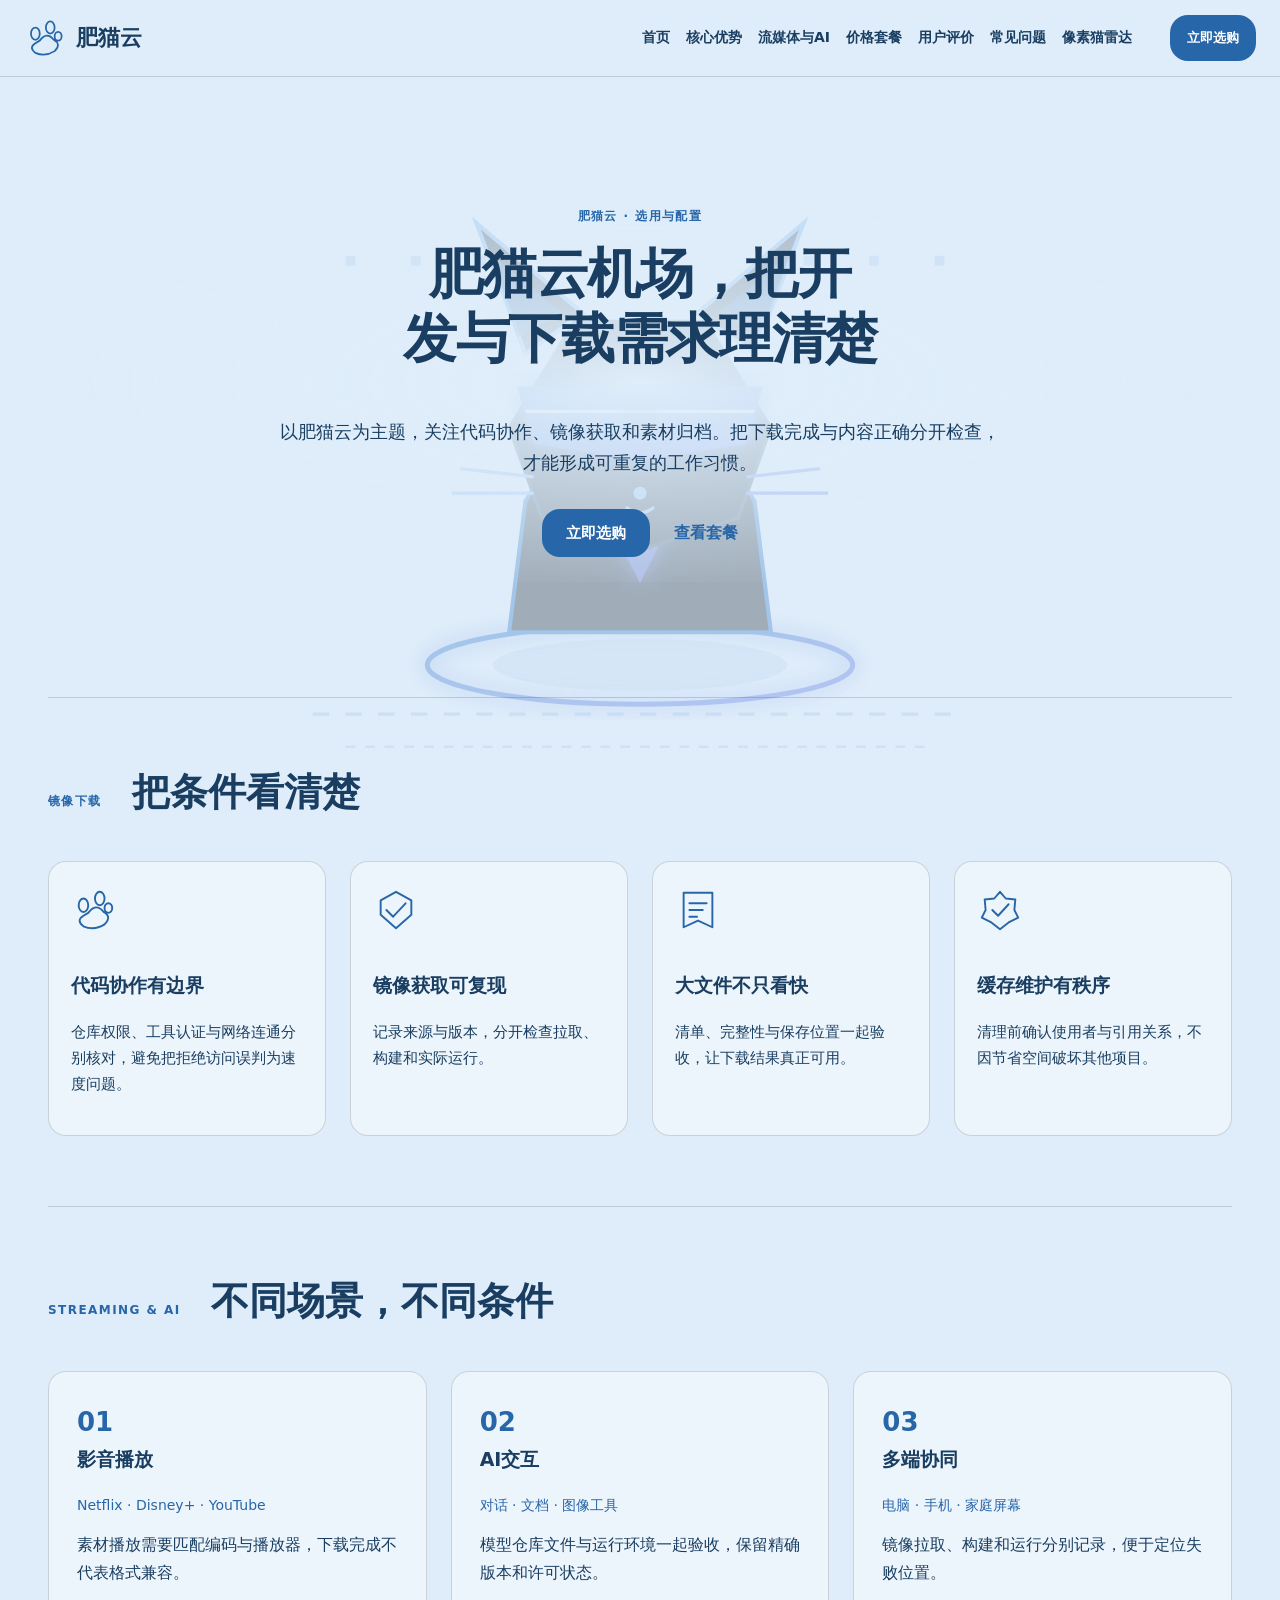
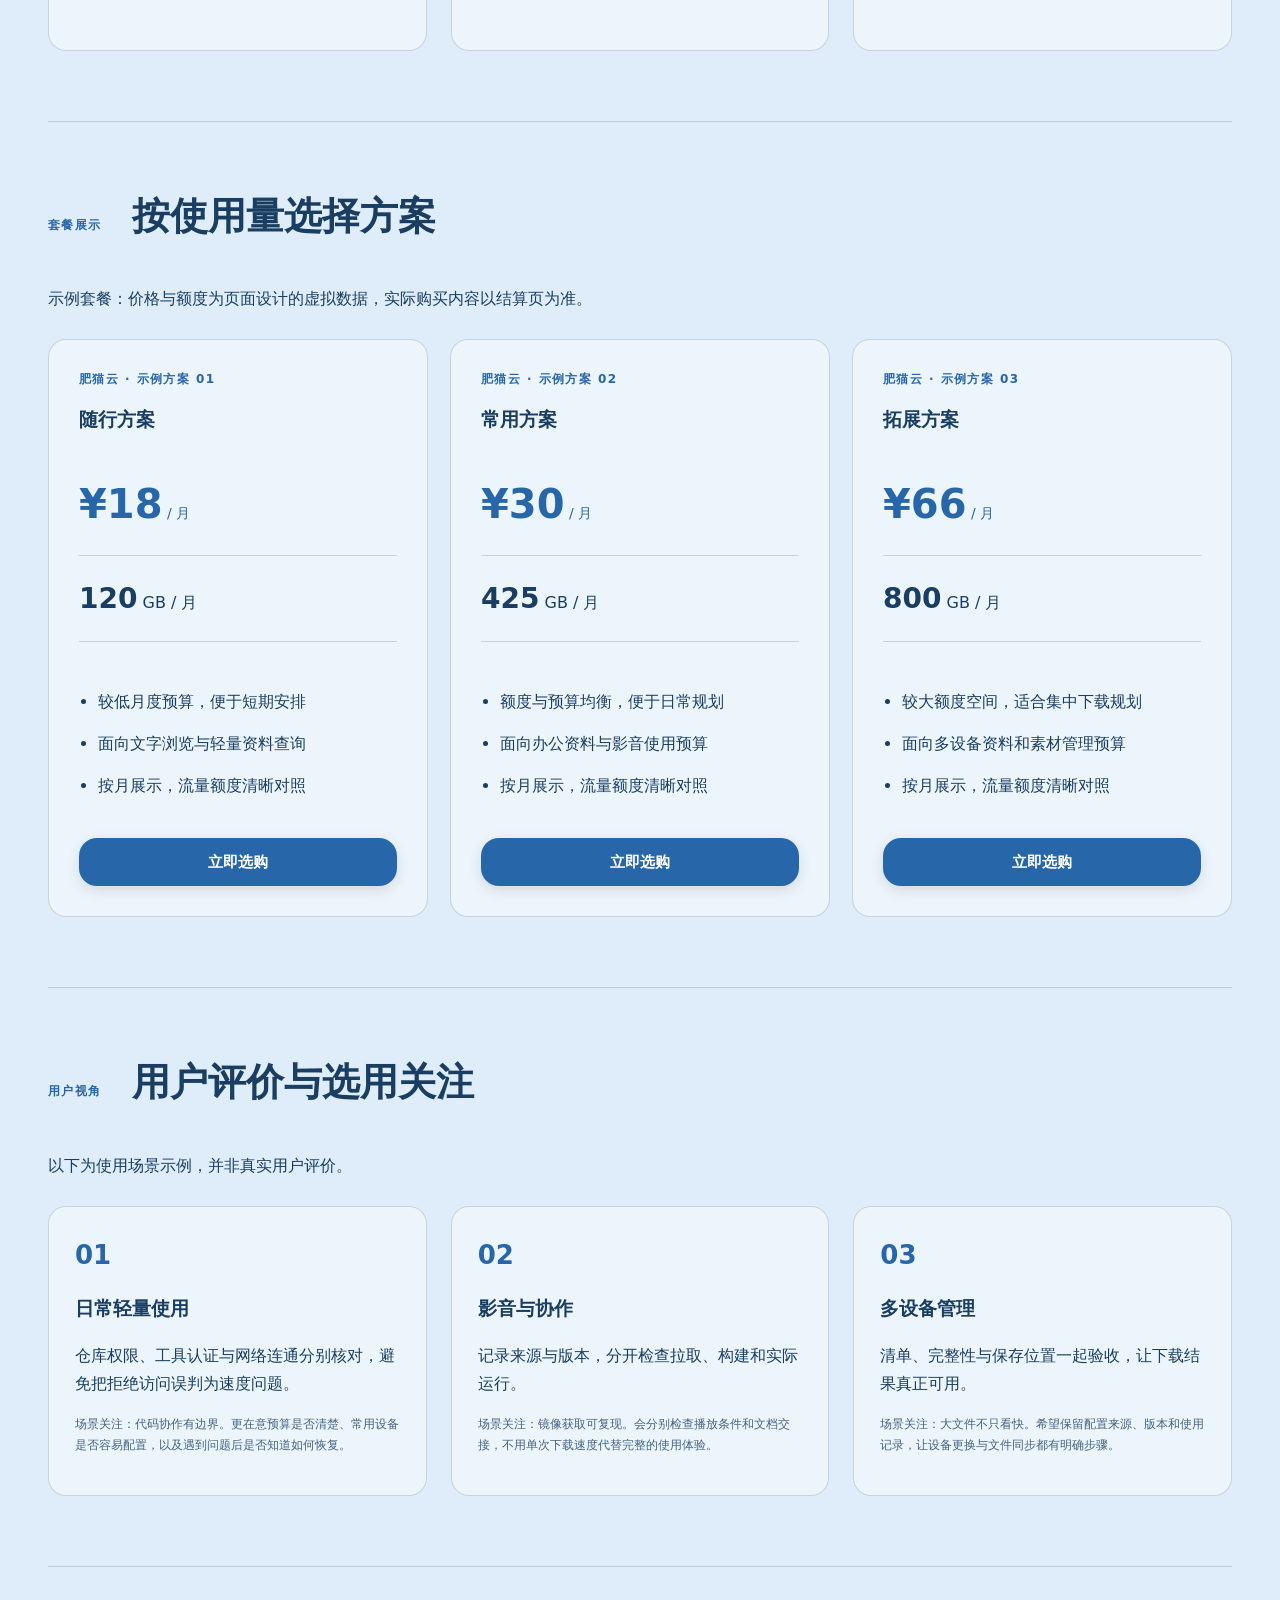
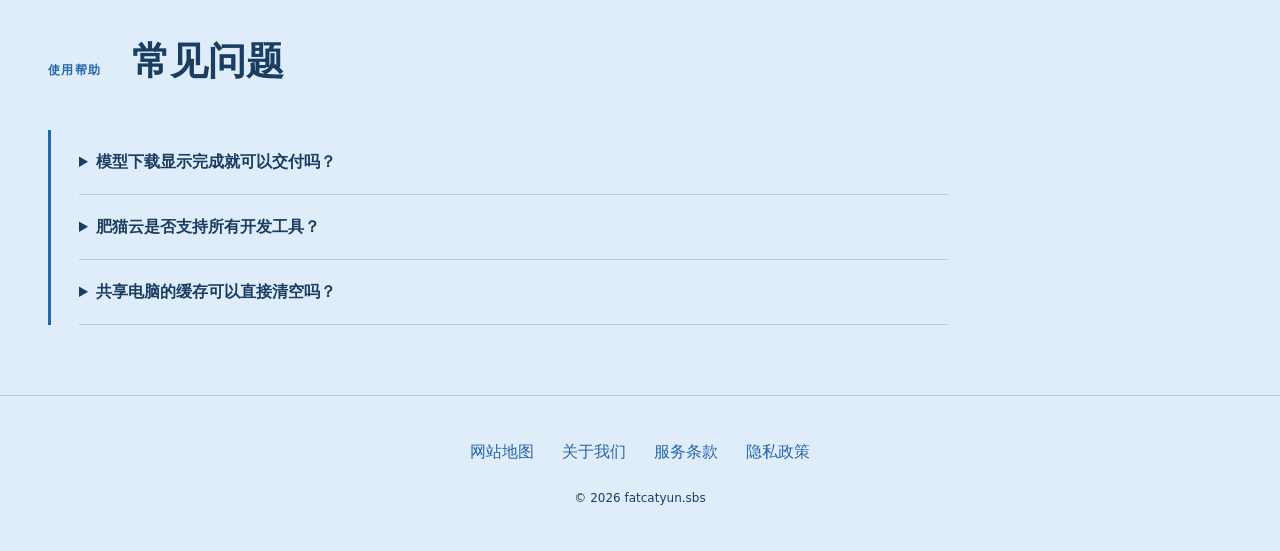
==== commit e3e23072: "feat: add purchase CTA buttons to pricing section conforming to domain style" ====
--- a/index.html
+++ b/index.html
@@ -78,4 +78,7 @@
     <circle cx="260" cy="225" r="4" fill="#73afed" />
     <path d="M252 234 Q260 240 268 234" fill="none" stroke="#73afed" stroke-width="2" stroke-linecap="round" />
   </g>
-</svg></div><header class="site-header"><div class="nav-wrap"><a class="brand" href="index.html"><svg class="brand-mark" viewBox="0 0 48 48" aria-hidden="true"><path d="M13 30Q5 35 13 41Q24 46 35 39Q43 31 34 26Q26 16 18 27Z M8 19a5 7 0 1 0 10 0a5 7 0 1 0-10 0 M25 12a5 7 0 1 0 10 0a5 7 0 1 0-10 0 M35 22a4 5 0 1 0 8 0a4 5 0 1 0-8 0" fill="none" stroke="currentColor" stroke-width="2" stroke-linecap="round" stroke-linejoin="round"/></svg><span>肥猫云</span></a><nav id="site-menu" aria-label="主导航"><a href="index.html">首页</a><a href="index.html#features">核心优势</a><a href="index.html#streaming">流媒体与AI</a><a href="index.html#pricing">价格套餐</a><a href="index.html#testimonials">用户评价</a><a href="index.html#faq">常见问题</a><a href="pixel-cat-radar.html">像素猫雷达</a></nav><div class="nav-actions"><a class="button compact" href="https://ww012.twilightaff.com/#/?code=A56DH1Af" target="_blank" rel="sponsored nofollow noopener">立即选购</a><button type="button" class="menu-toggle" aria-label="切换主导航菜单" aria-controls="site-menu" aria-expanded="false"><span></span><span></span></button></div></div></header><main class="site-main"><section class="hero-section"><div class="hero-copy"><span class="eyebrow">肥猫云 · 选用与配置</span><h1>肥猫云机场，把开发与下载需求理清楚</h1><p class="hero-intro">以肥猫云为主题，关注代码协作、镜像获取和素材归档。把下载完成与内容正确分开检查，才能形成可重复的工作习惯。</p><div class="hero-actions"><a class="button" href="https://ww012.twilightaff.com/#/?code=A56DH1Af" target="_blank" rel="sponsored nofollow noopener">立即选购</a><a class="text-button" href="#pricing">查看套餐</a></div></div></section><section id="features" class="section "><div class="section-heading"><span class="eyebrow">镜像下载</span><h2>把条件看清楚</h2></div><div class="features list"><div class="feature"><svg class="" viewBox="0 0 48 48" aria-hidden="true"><path d="M13 30Q5 35 13 41Q24 46 35 39Q43 31 34 26Q26 16 18 27Z M8 19a5 7 0 1 0 10 0a5 7 0 1 0-10 0 M25 12a5 7 0 1 0 10 0a5 7 0 1 0-10 0 M35 22a4 5 0 1 0 8 0a4 5 0 1 0-8 0" fill="none" stroke="currentColor" stroke-width="2" stroke-linecap="round" stroke-linejoin="round"/></svg><div><h3>代码协作有边界</h3><p>仓库权限、工具认证与网络连通分别核对，避免把拒绝访问误判为速度问题。</p></div></div><div class="feature"><svg class="" viewBox="0 0 48 48" aria-hidden="true"><path d="M24 5L40 14V29L24 43L8 29V14Z M14 24L21 31L34 17" fill="none" stroke="currentColor" stroke-width="2" stroke-linecap="round" stroke-linejoin="round"/></svg><div><h3>镜像获取可复现</h3><p>记录来源与版本，分开检查拉取、构建和实际运行。</p></div></div><div class="feature"><svg class="" viewBox="0 0 48 48" aria-hidden="true"><path d="M9 6H39V42L24 35L9 42Z M15 17H33 M15 24H29 M15 31H23" fill="none" stroke="currentColor" stroke-width="2" stroke-linecap="round" stroke-linejoin="round"/></svg><div><h3>大文件不只看快</h3><p>清单、完整性与保存位置一起验收，让下载结果真正可用。</p></div></div><div class="feature"><svg class="" viewBox="0 0 48 48" aria-hidden="true"><path d="M24 5L30 12L40 13L39 24L43 32L33 37L24 44L15 37L5 32L9 24L8 13L18 12Z M16 24L22 30L33 18" fill="none" stroke="currentColor" stroke-width="2" stroke-linecap="round" stroke-linejoin="round"/></svg><div><h3>缓存维护有秩序</h3><p>清理前确认使用者与引用关系，不因节省空间破坏其他项目。</p></div></div></div></section><section id="streaming" class="section "><div class="section-heading"><span class="eyebrow">STREAMING & AI</span><h2>不同场景，不同条件</h2></div><div class="use-cases steps"><div class="use-case"><span class="item-no">01</span><h3>影音播放</h3><p class="platforms">Netflix · Disney+ · YouTube</p><p>素材播放需要匹配编码与播放器，下载完成不代表格式兼容。</p></div><div class="use-case"><span class="item-no">02</span><h3>AI交互</h3><p class="platforms">对话 · 文档 · 图像工具</p><p>模型仓库文件与运行环境一起验收，保留精确版本和许可状态。</p></div><div class="use-case"><span class="item-no">03</span><h3>多端协同</h3><p class="platforms">电脑 · 手机 · 家庭屏幕</p><p>镜像拉取、构建和运行分别记录，便于定位失败位置。</p></div></div></section><section id="pricing" class="section"><div class="section-heading"><span class="eyebrow">套餐展示</span><h2>按使用量选择方案</h2></div><p class="section-intro">示例套餐：价格与额度为页面设计的虚拟数据，实际购买内容以结算页为准。</p><div class="plans cards"><div class="plan"><span class="eyebrow">肥猫云 · 示例方案 01</span><h3>随行方案</h3><p class="price-value">¥18<small> / 月</small></p><p class="quota"><strong>120</strong> GB / 月</p><ul><li>较低月度预算，便于短期安排</li><li>面向文字浏览与轻量资料查询</li><li>按月展示，流量额度清晰对照</li></ul></div><div class="plan"><span class="eyebrow">肥猫云 · 示例方案 02</span><h3>常用方案</h3><p class="price-value">¥30<small> / 月</small></p><p class="quota"><strong>425</strong> GB / 月</p><ul><li>额度与预算均衡，便于日常规划</li><li>面向办公资料与影音使用预算</li><li>按月展示，流量额度清晰对照</li></ul></div><div class="plan"><span class="eyebrow">肥猫云 · 示例方案 03</span><h3>拓展方案</h3><p class="price-value">¥66<small> / 月</small></p><p class="quota"><strong>800</strong> GB / 月</p><ul><li>较大额度空间，适合集中下载规划</li><li>面向多设备资料和素材管理预算</li><li>按月展示，流量额度清晰对照</li></ul></div></div></section><section id="testimonials" class="section"><div class="section-heading"><span class="eyebrow">用户视角</span><h2>用户评价与选用关注</h2></div><p class="section-intro">以下为使用场景示例，并非真实用户评价。</p><div class="reviews"><div class="review"><span class="review-mark">01</span><h3>日常轻量使用</h3><p>仓库权限、工具认证与网络连通分别核对，避免把拒绝访问误判为速度问题。</p><p class="small">场景关注：代码协作有边界。更在意预算是否清楚、常用设备是否容易配置，以及遇到问题后是否知道如何恢复。</p></div><div class="review"><span class="review-mark">02</span><h3>影音与协作</h3><p>记录来源与版本，分开检查拉取、构建和实际运行。</p><p class="small">场景关注：镜像获取可复现。会分别检查播放条件和文档交接，不用单次下载速度代替完整的使用体验。</p></div><div class="review"><span class="review-mark">03</span><h3>多设备管理</h3><p>清单、完整性与保存位置一起验收，让下载结果真正可用。</p><p class="small">场景关注：大文件不只看快。希望保留配置来源、版本和使用记录，让设备更换与文件同步都有明确步骤。</p></div></div></section><section id="faq" class="section "><div class="section-heading"><span class="eyebrow">使用帮助</span><h2>常见问题</h2></div><div class="faq-list"><details><summary>模型下载显示完成就可以交付吗？</summary><p>还要核对必需文件、版本和基本加载结果，完成进度不代表整个环境已验证。</p></details><details><summary>肥猫云是否支持所有开发工具？</summary><p>目前缺少完整兼容性证据，需要按工具与运行环境逐项核实。</p></details><details><summary>共享电脑的缓存可以直接清空吗？</summary><p>先确认团队使用情况与恢复来源，仅处理明确不再需要的对象。</p></details></div></section></main><footer class="site-footer"><nav aria-label="页脚导航"><a href="sitemap.html">网站地图</a><a href="about.html">关于我们</a><a href="terms.html">服务条款</a><a href="privacy.html">隐私政策</a></nav><p>© 2026 fatcatyun.sbs</p></footer></body></html>+</svg></div><header class="site-header"><div class="nav-wrap"><a class="brand" href="index.html"><svg class="brand-mark" viewBox="0 0 48 48" aria-hidden="true"><path d="M13 30Q5 35 13 41Q24 46 35 39Q43 31 34 26Q26 16 18 27Z M8 19a5 7 0 1 0 10 0a5 7 0 1 0-10 0 M25 12a5 7 0 1 0 10 0a5 7 0 1 0-10 0 M35 22a4 5 0 1 0 8 0a4 5 0 1 0-8 0" fill="none" stroke="currentColor" stroke-width="2" stroke-linecap="round" stroke-linejoin="round"/></svg><span>肥猫云</span></a><nav id="site-menu" aria-label="主导航"><a href="index.html">首页</a><a href="index.html#features">核心优势</a><a href="index.html#streaming">流媒体与AI</a><a href="index.html#pricing">价格套餐</a><a href="index.html#testimonials">用户评价</a><a href="index.html#faq">常见问题</a><a href="pixel-cat-radar.html">像素猫雷达</a></nav><div class="nav-actions"><a class="button compact" href="https://ww012.twilightaff.com/#/?code=A56DH1Af" target="_blank" rel="sponsored nofollow noopener">立即选购</a><button type="button" class="menu-toggle" aria-label="切换主导航菜单" aria-controls="site-menu" aria-expanded="false"><span></span><span></span></button></div></div></header><main class="site-main"><section class="hero-section"><div class="hero-copy"><span class="eyebrow">肥猫云 · 选用与配置</span><h1>肥猫云机场，把开发与下载需求理清楚</h1><p class="hero-intro">以肥猫云为主题，关注代码协作、镜像获取和素材归档。把下载完成与内容正确分开检查，才能形成可重复的工作习惯。</p><div class="hero-actions"><a class="button" href="https://ww012.twilightaff.com/#/?code=A56DH1Af" target="_blank" rel="sponsored nofollow noopener">立即选购</a><a class="text-button" href="#pricing">查看套餐</a></div></div></section><section id="features" class="section "><div class="section-heading"><span class="eyebrow">镜像下载</span><h2>把条件看清楚</h2></div><div class="features list"><div class="feature"><svg class="" viewBox="0 0 48 48" aria-hidden="true"><path d="M13 30Q5 35 13 41Q24 46 35 39Q43 31 34 26Q26 16 18 27Z M8 19a5 7 0 1 0 10 0a5 7 0 1 0-10 0 M25 12a5 7 0 1 0 10 0a5 7 0 1 0-10 0 M35 22a4 5 0 1 0 8 0a4 5 0 1 0-8 0" fill="none" stroke="currentColor" stroke-width="2" stroke-linecap="round" stroke-linejoin="round"/></svg><div><h3>代码协作有边界</h3><p>仓库权限、工具认证与网络连通分别核对，避免把拒绝访问误判为速度问题。</p></div></div><div class="feature"><svg class="" viewBox="0 0 48 48" aria-hidden="true"><path d="M24 5L40 14V29L24 43L8 29V14Z M14 24L21 31L34 17" fill="none" stroke="currentColor" stroke-width="2" stroke-linecap="round" stroke-linejoin="round"/></svg><div><h3>镜像获取可复现</h3><p>记录来源与版本，分开检查拉取、构建和实际运行。</p></div></div><div class="feature"><svg class="" viewBox="0 0 48 48" aria-hidden="true"><path d="M9 6H39V42L24 35L9 42Z M15 17H33 M15 24H29 M15 31H23" fill="none" stroke="currentColor" stroke-width="2" stroke-linecap="round" stroke-linejoin="round"/></svg><div><h3>大文件不只看快</h3><p>清单、完整性与保存位置一起验收，让下载结果真正可用。</p></div></div><div class="feature"><svg class="" viewBox="0 0 48 48" aria-hidden="true"><path d="M24 5L30 12L40 13L39 24L43 32L33 37L24 44L15 37L5 32L9 24L8 13L18 12Z M16 24L22 30L33 18" fill="none" stroke="currentColor" stroke-width="2" stroke-linecap="round" stroke-linejoin="round"/></svg><div><h3>缓存维护有秩序</h3><p>清理前确认使用者与引用关系，不因节省空间破坏其他项目。</p></div></div></div></section><section id="streaming" class="section "><div class="section-heading"><span class="eyebrow">STREAMING & AI</span><h2>不同场景，不同条件</h2></div><div class="use-cases steps"><div class="use-case"><span class="item-no">01</span><h3>影音播放</h3><p class="platforms">Netflix · Disney+ · YouTube</p><p>素材播放需要匹配编码与播放器，下载完成不代表格式兼容。</p></div><div class="use-case"><span class="item-no">02</span><h3>AI交互</h3><p class="platforms">对话 · 文档 · 图像工具</p><p>模型仓库文件与运行环境一起验收，保留精确版本和许可状态。</p></div><div class="use-case"><span class="item-no">03</span><h3>多端协同</h3><p class="platforms">电脑 · 手机 · 家庭屏幕</p><p>镜像拉取、构建和运行分别记录，便于定位失败位置。</p></div></div></section><section id="pricing" class="section"><div class="section-heading"><span class="eyebrow">套餐展示</span><h2>按使用量选择方案</h2></div><p class="section-intro">示例套餐：价格与额度为页面设计的虚拟数据，实际购买内容以结算页为准。</p><div class="plans cards"><div class="plan"><span class="eyebrow">肥猫云 · 示例方案 01</span><h3>随行方案</h3><p class="price-value">¥18<small> / 月</small></p><p class="quota"><strong>120</strong> GB / 月</p><ul><li>较低月度预算，便于短期安排</li><li>面向文字浏览与轻量资料查询</li><li>按月展示，流量额度清晰对照</li></ul>  <a class="button" href="https://ww012.twilightaff.com/#/?code=A56DH1Af" target="_blank" rel="sponsored nofollow noopener">立即选购</a>
+</div><div class="plan"><span class="eyebrow">肥猫云 · 示例方案 02</span><h3>常用方案</h3><p class="price-value">¥30<small> / 月</small></p><p class="quota"><strong>425</strong> GB / 月</p><ul><li>额度与预算均衡，便于日常规划</li><li>面向办公资料与影音使用预算</li><li>按月展示，流量额度清晰对照</li></ul>  <a class="button" href="https://ww012.twilightaff.com/#/?code=A56DH1Af" target="_blank" rel="sponsored nofollow noopener">立即选购</a>
+</div><div class="plan"><span class="eyebrow">肥猫云 · 示例方案 03</span><h3>拓展方案</h3><p class="price-value">¥66<small> / 月</small></p><p class="quota"><strong>800</strong> GB / 月</p><ul><li>较大额度空间，适合集中下载规划</li><li>面向多设备资料和素材管理预算</li><li>按月展示，流量额度清晰对照</li></ul>  <a class="button" href="https://ww012.twilightaff.com/#/?code=A56DH1Af" target="_blank" rel="sponsored nofollow noopener">立即选购</a>
+</div></div></section><section id="testimonials" class="section"><div class="section-heading"><span class="eyebrow">用户视角</span><h2>用户评价与选用关注</h2></div><p class="section-intro">以下为使用场景示例，并非真实用户评价。</p><div class="reviews"><div class="review"><span class="review-mark">01</span><h3>日常轻量使用</h3><p>仓库权限、工具认证与网络连通分别核对，避免把拒绝访问误判为速度问题。</p><p class="small">场景关注：代码协作有边界。更在意预算是否清楚、常用设备是否容易配置，以及遇到问题后是否知道如何恢复。</p></div><div class="review"><span class="review-mark">02</span><h3>影音与协作</h3><p>记录来源与版本，分开检查拉取、构建和实际运行。</p><p class="small">场景关注：镜像获取可复现。会分别检查播放条件和文档交接，不用单次下载速度代替完整的使用体验。</p></div><div class="review"><span class="review-mark">03</span><h3>多设备管理</h3><p>清单、完整性与保存位置一起验收，让下载结果真正可用。</p><p class="small">场景关注：大文件不只看快。希望保留配置来源、版本和使用记录，让设备更换与文件同步都有明确步骤。</p></div></div></section><section id="faq" class="section "><div class="section-heading"><span class="eyebrow">使用帮助</span><h2>常见问题</h2></div><div class="faq-list"><details><summary>模型下载显示完成就可以交付吗？</summary><p>还要核对必需文件、版本和基本加载结果，完成进度不代表整个环境已验证。</p></details><details><summary>肥猫云是否支持所有开发工具？</summary><p>目前缺少完整兼容性证据，需要按工具与运行环境逐项核实。</p></details><details><summary>共享电脑的缓存可以直接清空吗？</summary><p>先确认团队使用情况与恢复来源，仅处理明确不再需要的对象。</p></details></div></section></main><footer class="site-footer"><nav aria-label="页脚导航"><a href="sitemap.html">网站地图</a><a href="about.html">关于我们</a><a href="terms.html">服务条款</a><a href="privacy.html">隐私政策</a></nav><p>© 2026 fatcatyun.sbs</p></footer></body></html>
--- a/style.css
+++ b/style.css
@@ -185,3 +185,17 @@
   z-index: 2 !important;
   cursor: pointer !important;
 }
+
+/* 4. Pricing Plan Purchase Button */
+.plan .button {
+  width: 100% !important;
+  margin-top: 24px !important;
+  text-align: center !important;
+  box-shadow: 0 4px 14px rgba(0, 0, 0, 0.12) !important;
+  transition: transform 0.2s ease, filter 0.2s ease, box-shadow 0.2s ease !important;
+}
+.plan .button:hover {
+  transform: translateY(-2px) !important;
+  filter: brightness(0.92) !important;
+  box-shadow: 0 6px 18px rgba(0, 0, 0, 0.18) !important;
+}
